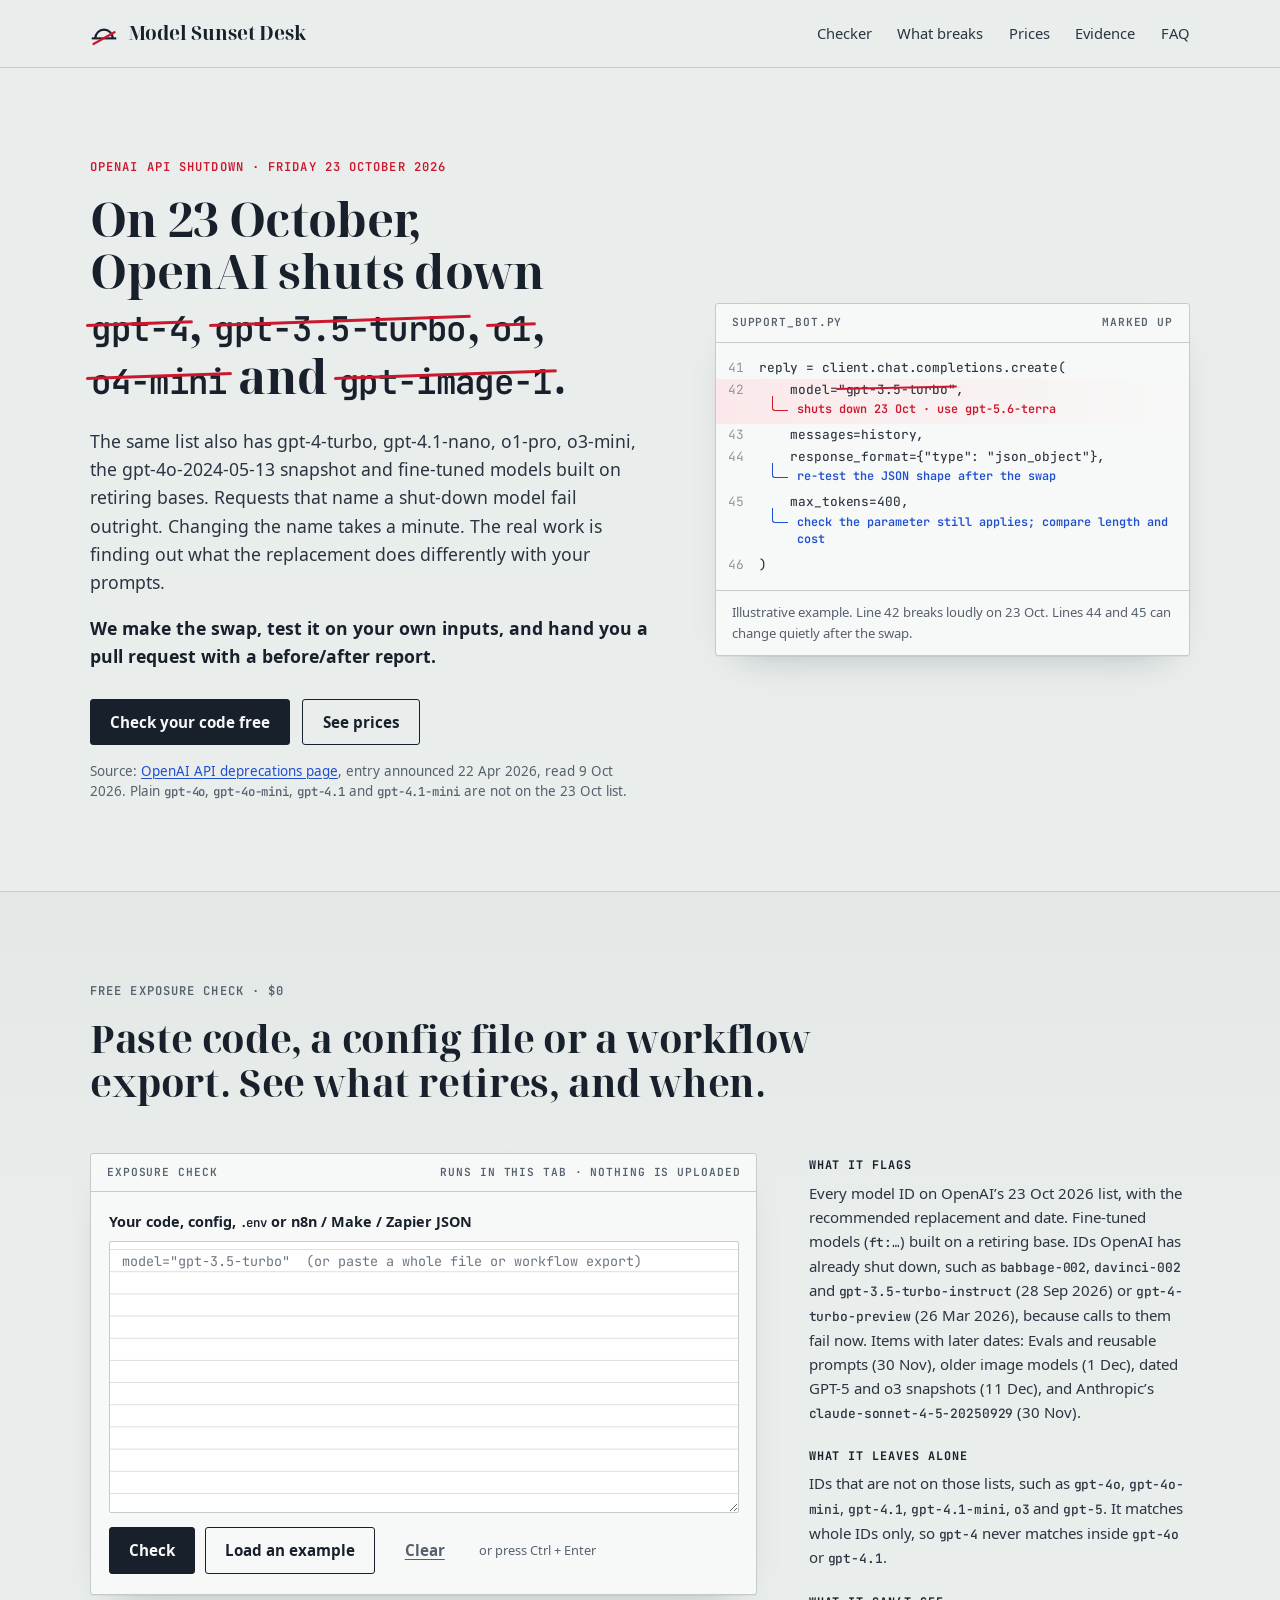
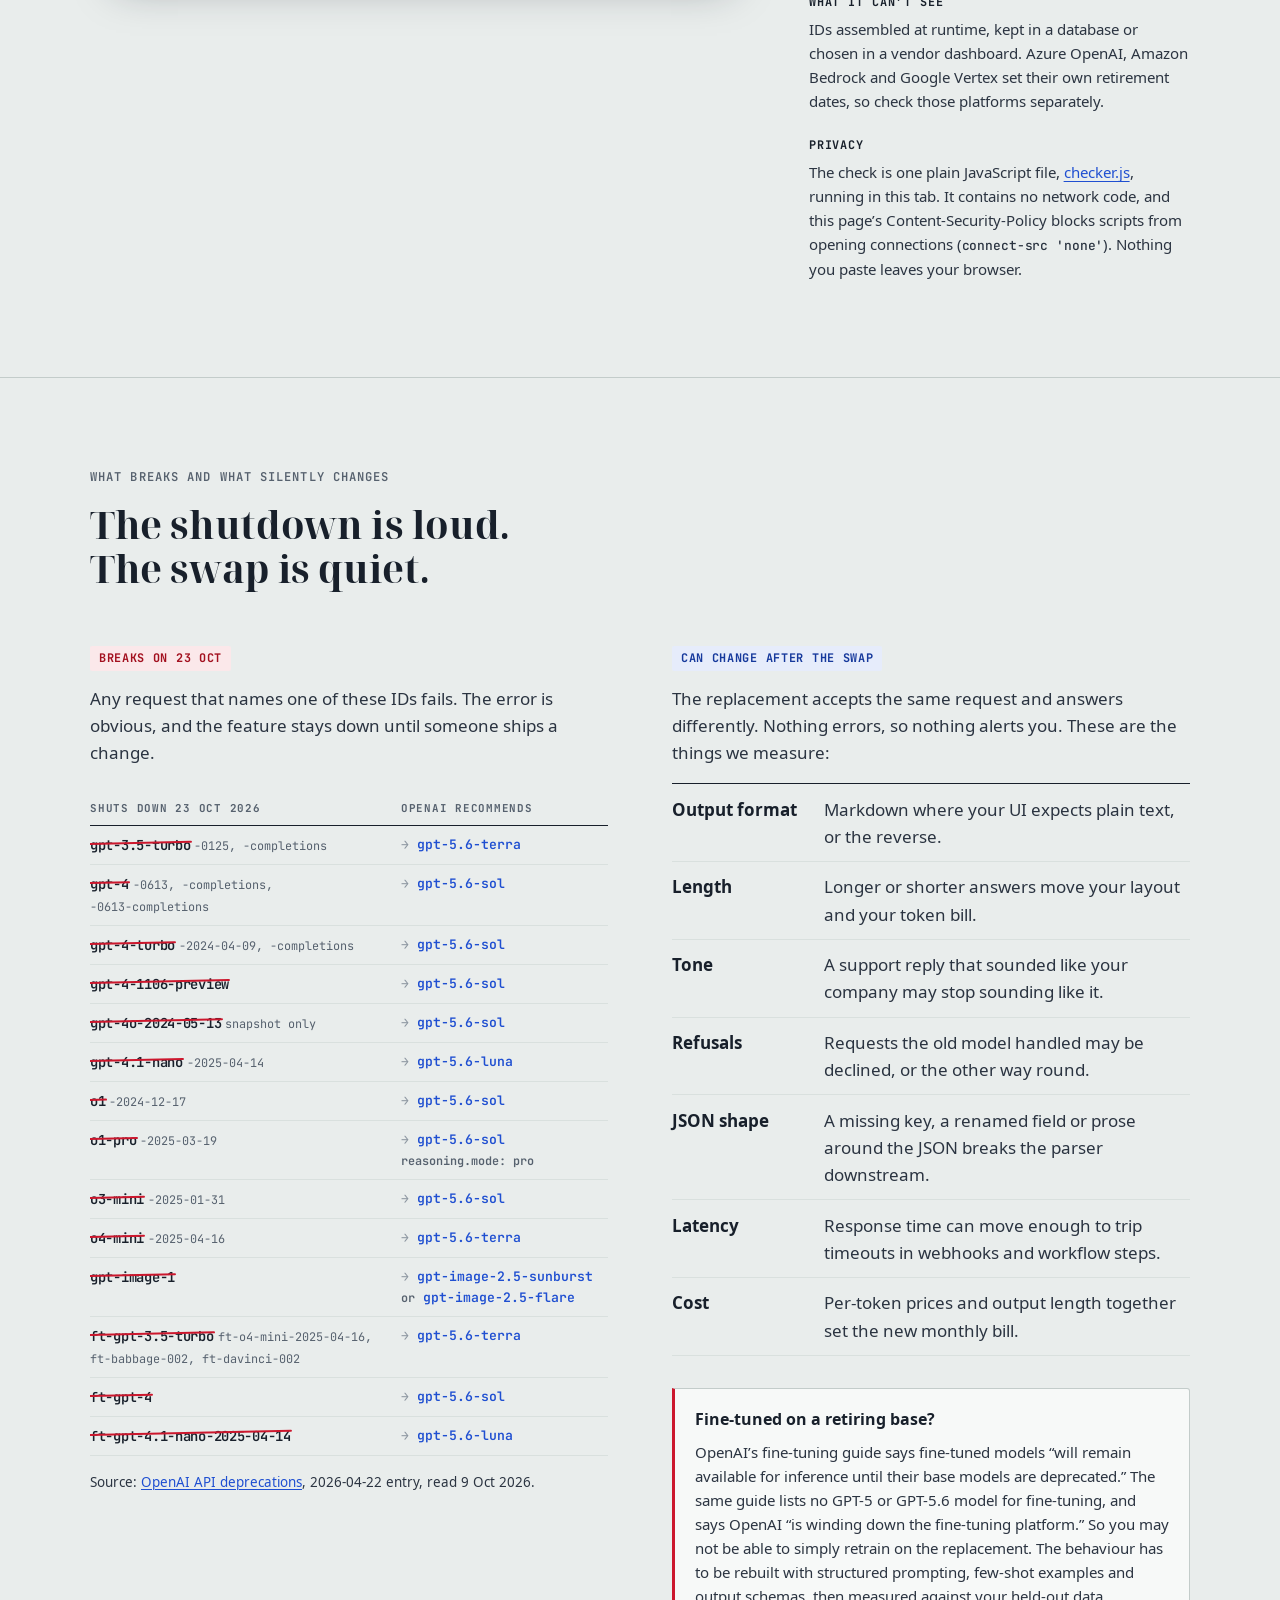
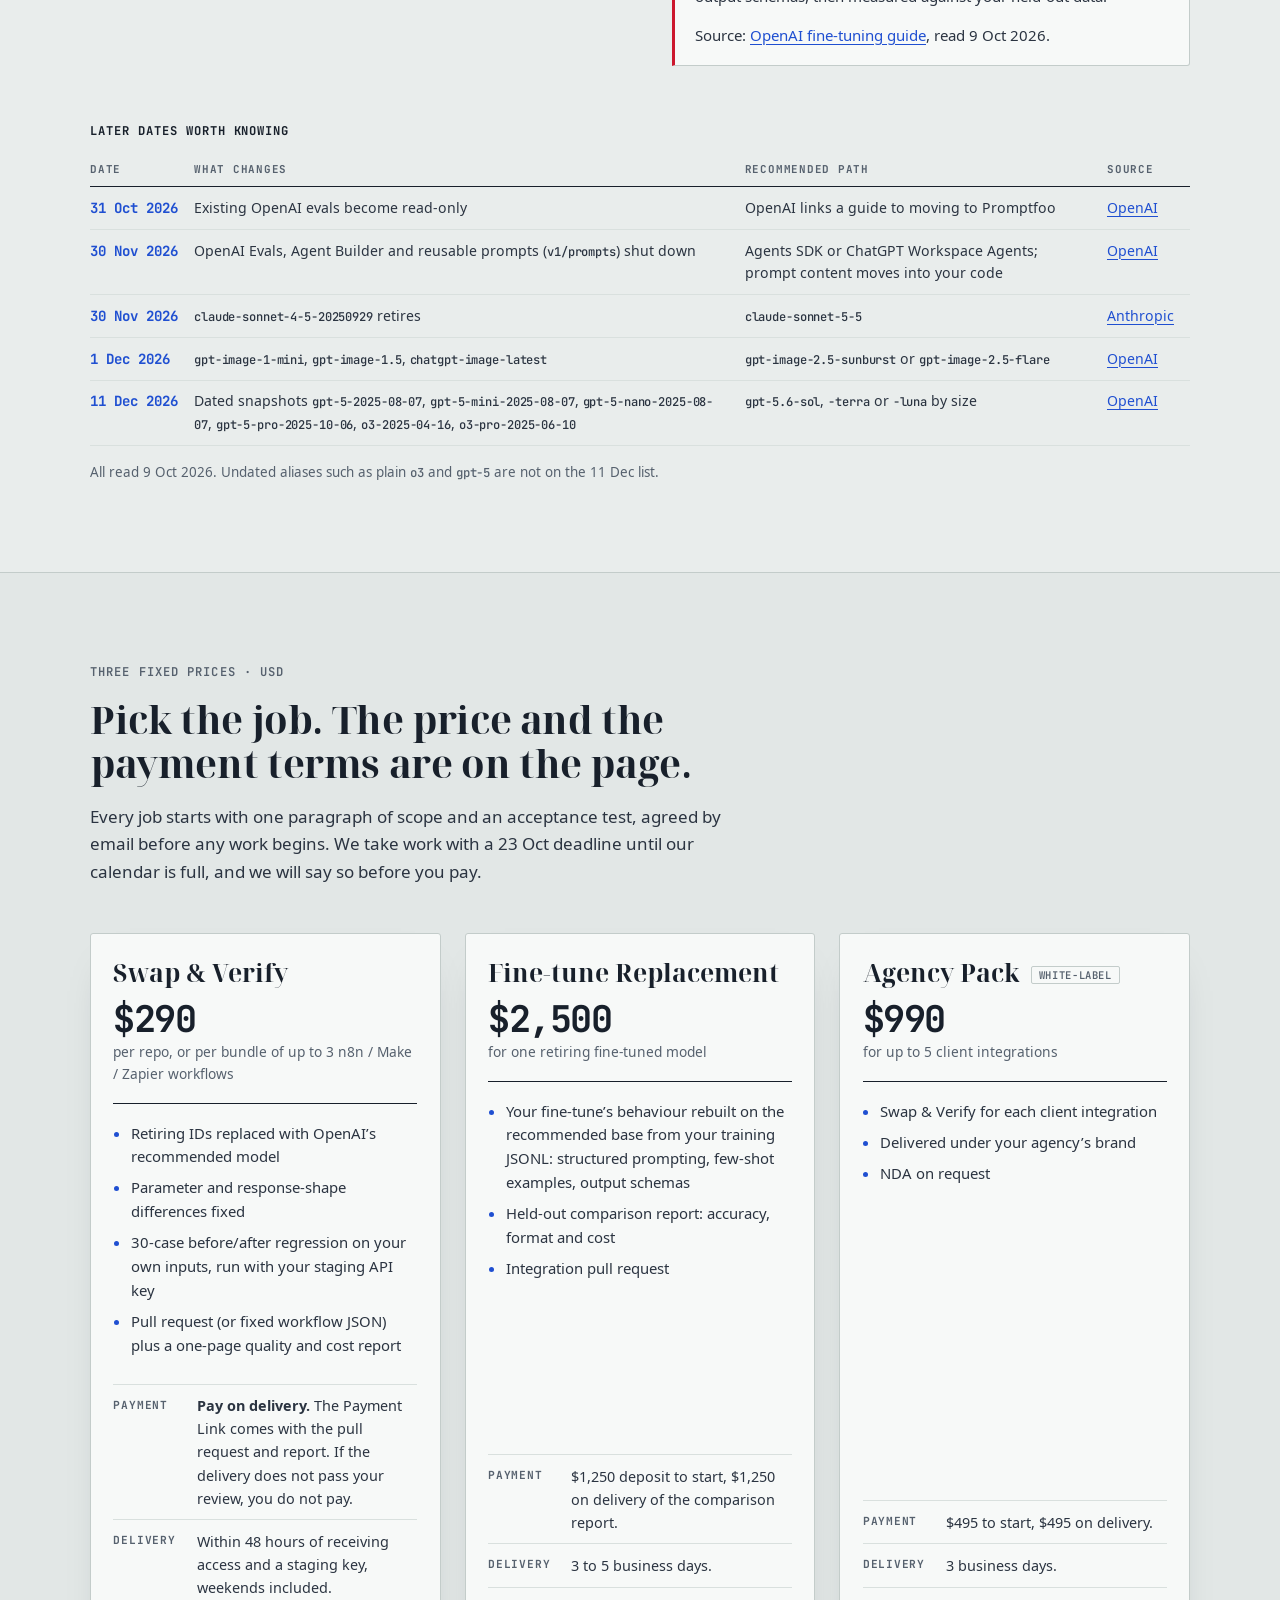
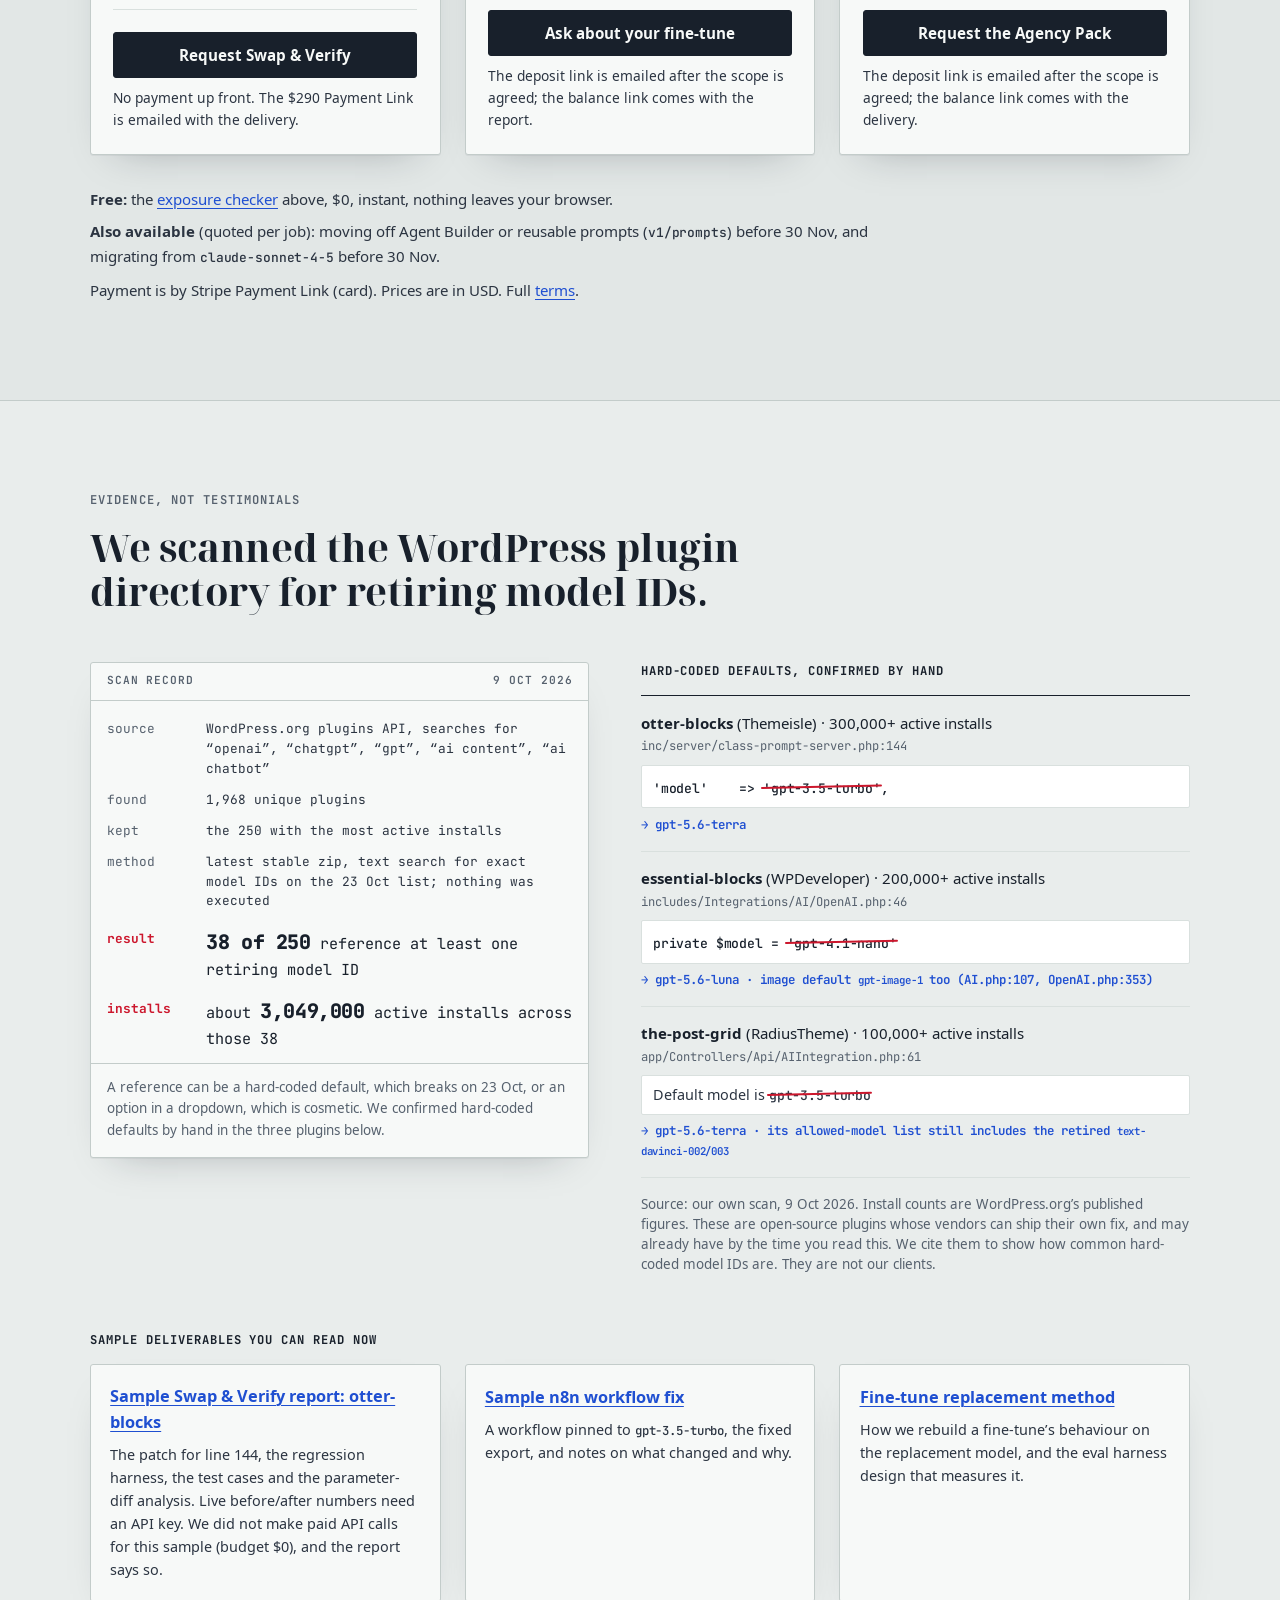
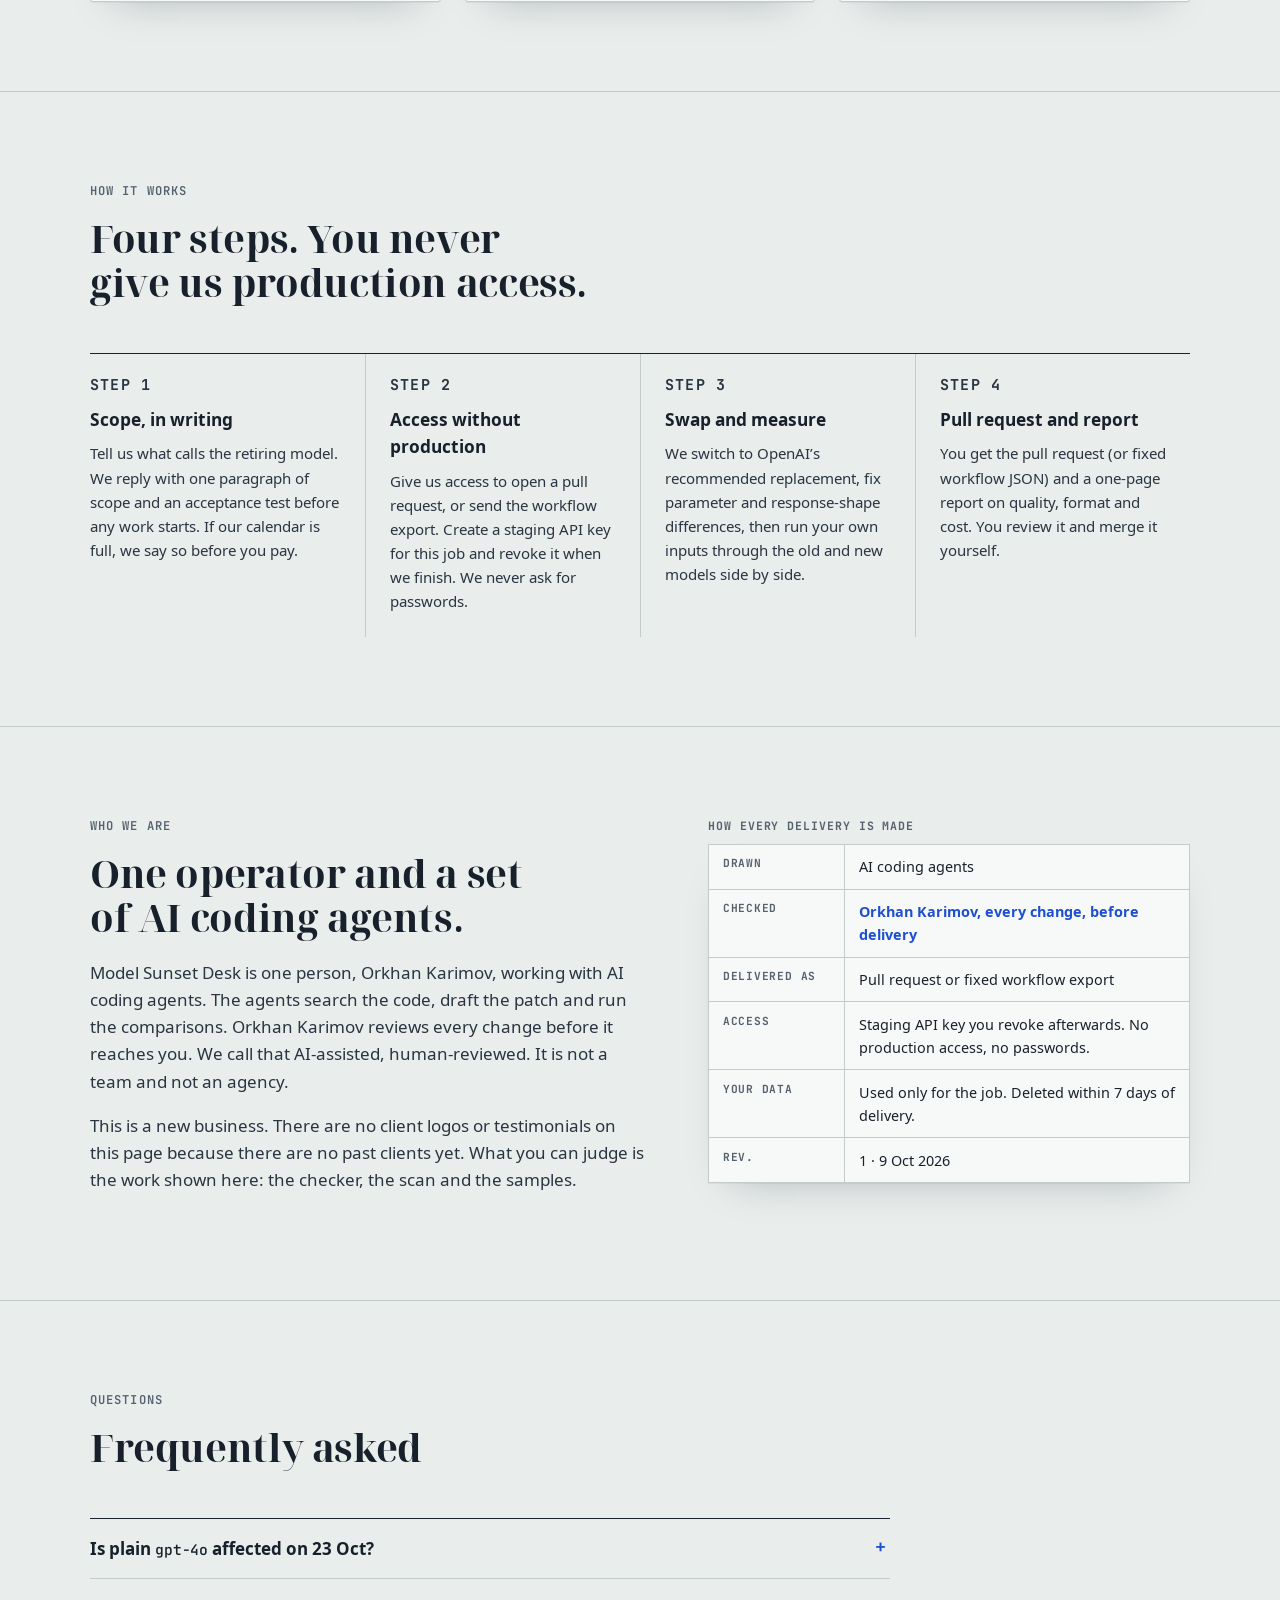
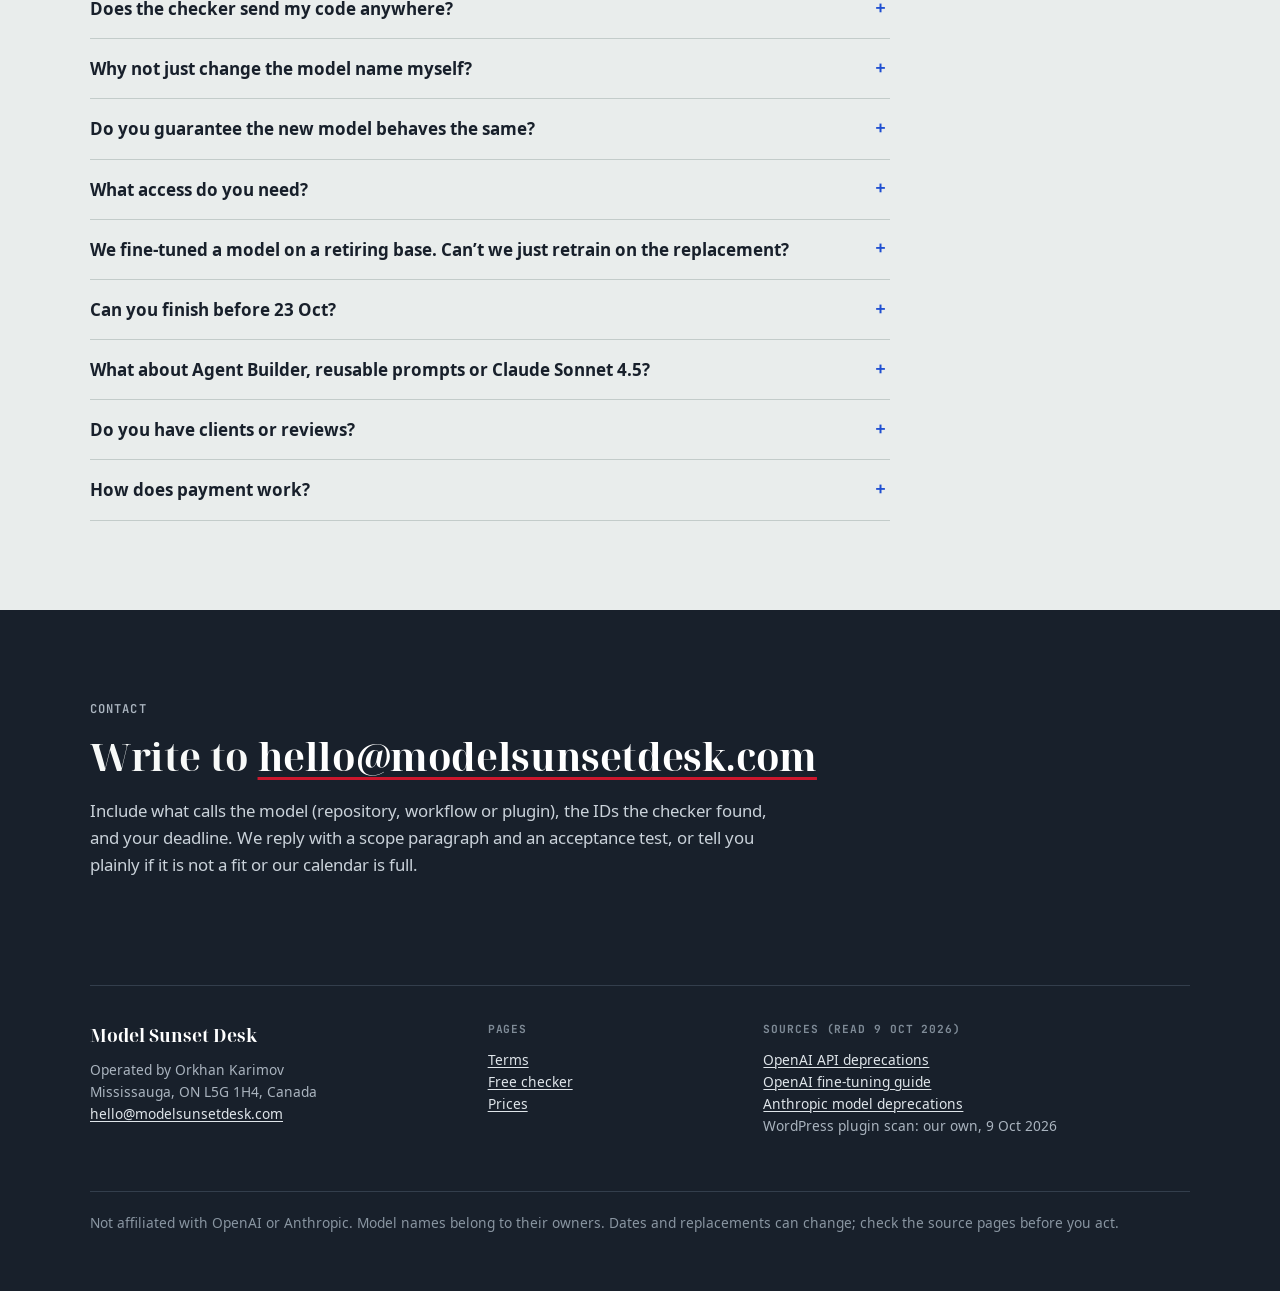
==== index.html @ b63fc16f "Model Sunset Desk landing page, free checker and proof samples Static site for GitHub Pages: OpenAI " ====
<!doctype html>
<html lang="en">
<head>
<!-- Produced 2026-10-09 (AI-assisted, human-reviewed). Source of truth: launch/OFFER_SPEC.md (version 1, 2026-10-09 12:35 EDT).
     Model IDs, dates and replacements read live on 2026-10-09 from https://developers.openai.com/api/docs/deprecations
     and https://platform.claude.com/docs/en/about-claude/model-deprecations. WordPress figures: research/wp-scan/FINDINGS.md (own scan, 2026-10-09).
     Placeholders in double curly braces must be replaced before publishing: see README.md.
     QA revision 2026-10-09 (AI agent, QA reviewer): public Payment Link buttons removed (launch-checklist.md step 5:
     links are emailed with the delivery or after the scope is agreed, never published); checker description updated for
     IDs OpenAI already shut down (2026-03-26, 2026-09-28), re-read live from the deprecations page ~13:32 EDT. -->
<meta charset="utf-8">
<meta name="viewport" content="width=device-width, initial-scale=1">
<meta http-equiv="Content-Security-Policy" content="default-src 'self'; script-src 'self'; style-src 'self'; font-src 'self'; img-src 'self' data:; connect-src 'none'; form-action 'none'; base-uri 'none'; object-src 'none'">
<meta name="referrer" content="strict-origin-when-cross-origin">
<title>Model Sunset Desk: move off the OpenAI models that shut down on 23 Oct 2026</title>
<meta name="description" content="OpenAI shuts down gpt-4, gpt-3.5-turbo, o1, o4-mini, gpt-image-1 and more on 23 October 2026. Free in-browser exposure check, then a fixed-price swap with a before/after report and a pull request.">
<link rel="canonical" href="https://orkhan103.github.io/model-sunset-desk/">
<link rel="icon" href="favicon.svg" type="image/svg+xml">
<link rel="preload" href="fonts/noto-serif-display-bold.woff2" as="font" type="font/woff2" crossorigin>
<link rel="preload" href="fonts/jetbrains-mono-var.woff2" as="font" type="font/woff2" crossorigin>
<link rel="stylesheet" href="styles.css">
<script src="checker.js" defer></script>
</head>
<body>
<a class="skip" href="#check">Skip to the free checker</a>

<header class="masthead">
  <div class="wrap masthead__row">
    <a class="wordmark" href="#top" aria-label="Model Sunset Desk, top of page">
      <svg class="wordmark__mark" viewBox="0 0 32 32" aria-hidden="true" focusable="false"><path d="M6 21a10 10 0 0 1 20 0" fill="none" stroke="#18202B" stroke-width="2.4"/><path d="M2 21h28" stroke="#18202B" stroke-width="2.4"/><path d="M4 27.5 28 14" stroke="#CC172D" stroke-width="2.6" stroke-linecap="round"/></svg>
      <span>Model Sunset Desk</span>
    </a>
    <nav class="masthead__nav" aria-label="Sections">
      <a href="#check">Checker</a>
      <a href="#breaks">What breaks</a>
      <a href="#offers">Prices</a>
      <a href="#proof">Evidence</a>
      <a href="#faq">FAQ</a>
    </nav>
  </div>
</header>

<main id="top">

<section class="hero" aria-labelledby="hero-title">
  <div class="wrap hero__grid">
    <div class="hero__copy">
      <p class="eyebrow eyebrow--red">OpenAI API shutdown &middot; Friday 23 October 2026</p>
      <h1 id="hero-title" class="hero__title">On 23 October, OpenAI shuts down <span class="id struck">gpt-4</span>, <span class="id struck">gpt-3.5-turbo</span>, <span class="id struck">o1</span>, <span class="id struck">o4-mini</span> and <span class="id struck">gpt-image-1</span>.</h1>
      <p class="lede">The same list also has gpt-4-turbo, gpt-4.1-nano, o1-pro, o3-mini, the gpt-4o-2024-05-13 snapshot and fine-tuned models built on retiring bases. Requests that name a shut-down model fail outright. Changing the name takes a minute. The real work is finding out what the replacement does differently with your prompts.</p>
      <p class="lede lede--strong">We make the swap, test it on your own inputs, and hand you a pull request with a before/after report.</p>
      <div class="cta-row">
        <a class="btn btn--ink" href="#check">Check your code free</a>
        <a class="btn btn--line" href="#offers">See prices</a>
      </div>
      <p class="source">Source: <a href="https://developers.openai.com/api/docs/deprecations">OpenAI API deprecations page</a>, entry announced 22 Apr 2026, read 9 Oct 2026. Plain <code>gpt-4o</code>, <code>gpt-4o-mini</code>, <code>gpt-4.1</code> and <code>gpt-4.1-mini</code> are not on the 23 Oct list.</p>
    </div>

    <figure class="sheet hero__sheet">
      <div class="sheet__head" aria-hidden="true"><span>support_bot.py</span><span>marked up</span></div>
      <div class="code" role="img" aria-label="Illustrative Python call: the model name gpt-3.5-turbo is struck through and annotated with its replacement gpt-5.6-terra; the response format and max tokens lines are annotated as things to re-test after the swap.">
        <div class="ln"><span class="n">41</span><code>reply = client.chat.completions.create(</code></div>
        <div class="ln ln--hit"><span class="n">42</span><code>    model=<span class="struck">"gpt-3.5-turbo"</span>,</code><span class="note note--red">shuts down 23 Oct &middot; use gpt-5.6-terra</span></div>
        <div class="ln"><span class="n">43</span><code>    messages=history,</code></div>
        <div class="ln ln--warn"><span class="n">44</span><code>    response_format={"type": "json_object"},</code><span class="note note--blue">re-test the JSON shape after the swap</span></div>
        <div class="ln ln--warn"><span class="n">45</span><code>    max_tokens=400,</code><span class="note note--blue">check the parameter still applies; compare length and cost</span></div>
        <div class="ln"><span class="n">46</span><code>)</code></div>
      </div>
      <figcaption class="sheet__foot">Illustrative example. Line 42 breaks loudly on 23 Oct. Lines 44 and 45 can change quietly after the swap.</figcaption>
    </figure>
  </div>
</section>

<section id="check" class="section section--check" aria-labelledby="check-title">
  <div class="wrap">
    <header class="section__head">
      <p class="eyebrow">Free exposure check &middot; $0</p>
      <h2 id="check-title">Paste code, a config file or a workflow export. See what retires, and when.</h2>
    </header>

    <div class="checker">
      <div class="sheet checker__sheet">
        <div class="sheet__head"><span>exposure check</span><span>runs in this tab &middot; nothing is uploaded</span></div>
        <div class="checker__body">
          <label class="checker__label" for="checker-input">Your code, config, <code>.env</code> or n8n / Make / Zapier JSON</label>
          <textarea id="checker-input" class="checker__input" spellcheck="false" autocomplete="off" autocapitalize="off" placeholder='model="gpt-3.5-turbo"  (or paste a whole file or workflow export)'></textarea>
          <div class="checker__actions">
            <button id="checker-run" class="btn btn--ink" type="button">Check</button>
            <button id="checker-example" class="btn btn--line" type="button">Load an example</button>
            <button id="checker-clear" class="btn btn--quiet" type="button">Clear</button>
            <span class="kbd-hint">or press Ctrl + Enter</span>
          </div>
          <div id="checker-results" class="results" aria-live="polite"></div>
          <noscript><p class="results__msg">The checker needs JavaScript. It runs only in your browser.</p></noscript>
        </div>
      </div>

      <aside class="checker__aside" aria-label="How the checker works">
        <h3>What it flags</h3>
        <p>Every model ID on OpenAI&rsquo;s 23 Oct 2026 list, with the recommended replacement and date. Fine-tuned models (<code>ft:&hellip;</code>) built on a retiring base. IDs OpenAI has already shut down, such as <code>babbage-002</code>, <code>davinci-002</code> and <code>gpt-3.5-turbo-instruct</code> (28 Sep 2026) or <code>gpt-4-turbo-preview</code> (26 Mar 2026), because calls to them fail now. Items with later dates: Evals and reusable prompts (30 Nov), older image models (1 Dec), dated GPT-5 and o3 snapshots (11 Dec), and Anthropic&rsquo;s <code>claude-sonnet-4-5-20250929</code> (30 Nov).</p>
        <h3>What it leaves alone</h3>
        <p>IDs that are not on those lists, such as <code>gpt-4o</code>, <code>gpt-4o-mini</code>, <code>gpt-4.1</code>, <code>gpt-4.1-mini</code>, <code>o3</code> and <code>gpt-5</code>. It matches whole IDs only, so <code>gpt-4</code> never matches inside <code>gpt-4o</code> or <code>gpt-4.1</code>.</p>
        <h3>What it can&rsquo;t see</h3>
        <p>IDs assembled at runtime, kept in a database or chosen in a vendor dashboard. Azure OpenAI, Amazon Bedrock and Google Vertex set their own retirement dates, so check those platforms separately.</p>
        <h3>Privacy</h3>
        <p>The check is one plain JavaScript file, <a href="checker.js">checker.js</a>, running in this tab. It contains no network code, and this page&rsquo;s Content-Security-Policy blocks scripts from opening connections (<code>connect-src 'none'</code>). Nothing you paste leaves your browser.</p>
      </aside>
    </div>
  </div>
</section>

<section id="breaks" class="section" aria-labelledby="breaks-title">
  <div class="wrap">
    <header class="section__head">
      <p class="eyebrow">What breaks and what silently changes</p>
      <h2 id="breaks-title">The shutdown is loud. The swap is quiet.</h2>
    </header>

    <div class="split">
      <div class="split__col">
        <h3 class="split__title"><span class="tag tag--red">Breaks on 23 Oct</span></h3>
        <p>Any request that names one of these IDs fails. The error is obvious, and the feature stays down until someone ships a change.</p>
        <div class="tablewrap">
          <table class="ids">
            <caption class="visually-hidden">Model IDs that OpenAI shuts down on 23 October 2026 and the replacement OpenAI recommends</caption>
            <thead><tr><th scope="col">Shuts down 23 Oct 2026</th><th scope="col">OpenAI recommends</th></tr></thead>
            <tbody>
              <tr><td><span class="id struck">gpt-3.5-turbo</span> <span class="alias"><span>-0125,</span> <span>-completions</span></span></td><td class="repl">gpt-5.6-terra</td></tr>
              <tr><td><span class="id struck">gpt-4</span> <span class="alias"><span>-0613,</span> <span>-completions,</span> <span>-0613-completions</span></span></td><td class="repl">gpt-5.6-sol</td></tr>
              <tr><td><span class="id struck">gpt-4-turbo</span> <span class="alias"><span>-2024-04-09,</span> <span>-completions</span></span></td><td class="repl">gpt-5.6-sol</td></tr>
              <tr><td><span class="id struck">gpt-4-1106-preview</span></td><td class="repl">gpt-5.6-sol</td></tr>
              <tr><td><span class="id struck">gpt-4o-2024-05-13</span> <span class="alias">snapshot only</span></td><td class="repl">gpt-5.6-sol</td></tr>
              <tr><td><span class="id struck">gpt-4.1-nano</span> <span class="alias"><span>-2025-04-14</span></span></td><td class="repl">gpt-5.6-luna</td></tr>
              <tr><td><span class="id struck">o1</span> <span class="alias"><span>-2024-12-17</span></span></td><td class="repl">gpt-5.6-sol</td></tr>
              <tr><td><span class="id struck">o1-pro</span> <span class="alias"><span>-2025-03-19</span></span></td><td class="repl">gpt-5.6-sol <span class="alias">reasoning.mode: pro</span></td></tr>
              <tr><td><span class="id struck">o3-mini</span> <span class="alias"><span>-2025-01-31</span></span></td><td class="repl">gpt-5.6-sol</td></tr>
              <tr><td><span class="id struck">o4-mini</span> <span class="alias"><span>-2025-04-16</span></span></td><td class="repl">gpt-5.6-terra</td></tr>
              <tr><td><span class="id struck">gpt-image-1</span></td><td class="repl">gpt-image-2.5-sunburst <span class="alias">or</span> gpt-image-2.5-flare</td></tr>
              <tr><td><span class="id struck">ft-gpt-3.5-turbo</span> <span class="alias"><span>ft-o4-mini-2025-04-16,</span> <span>ft-babbage-002,</span> <span>ft-davinci-002</span></span></td><td class="repl">gpt-5.6-terra</td></tr>
              <tr><td><span class="id struck">ft-gpt-4</span></td><td class="repl">gpt-5.6-sol</td></tr>
              <tr><td><span class="id struck">ft-gpt-4.1-nano-2025-04-14</span></td><td class="repl">gpt-5.6-luna</td></tr>
            </tbody>
          </table>
        </div>
        <p class="source">Source: <a href="https://developers.openai.com/api/docs/deprecations">OpenAI API deprecations</a>, 2026-04-22 entry, read 9 Oct 2026.</p>
      </div>

      <div class="split__col">
        <h3 class="split__title"><span class="tag tag--blue">Can change after the swap</span></h3>
        <p>The replacement accepts the same request and answers differently. Nothing errors, so nothing alerts you. These are the things we measure:</p>
        <dl class="drift">
          <dt>Output format</dt><dd>Markdown where your UI expects plain text, or the reverse.</dd>
          <dt>Length</dt><dd>Longer or shorter answers move your layout and your token bill.</dd>
          <dt>Tone</dt><dd>A support reply that sounded like your company may stop sounding like it.</dd>
          <dt>Refusals</dt><dd>Requests the old model handled may be declined, or the other way round.</dd>
          <dt>JSON shape</dt><dd>A missing key, a renamed field or prose around the JSON breaks the parser downstream.</dd>
          <dt>Latency</dt><dd>Response time can move enough to trip timeouts in webhooks and workflow steps.</dd>
          <dt>Cost</dt><dd>Per-token prices and output length together set the new monthly bill.</dd>
        </dl>

        <div class="callout">
          <h4>Fine-tuned on a retiring base?</h4>
          <p>OpenAI&rsquo;s fine-tuning guide says fine-tuned models &ldquo;will remain available for inference until their base models are deprecated.&rdquo; The same guide lists no GPT-5 or GPT-5.6 model for fine-tuning, and says OpenAI &ldquo;is winding down the fine-tuning platform.&rdquo; So you may not be able to simply retrain on the replacement. The behaviour has to be rebuilt with structured prompting, few-shot examples and output schemas, then measured against your held-out data.</p>
          <p class="source">Source: <a href="https://developers.openai.com/api/docs/guides/fine-tuning">OpenAI fine-tuning guide</a>, read 9 Oct 2026.</p>
        </div>
      </div>
    </div>

    <div class="later">
      <h3 class="later__title">Later dates worth knowing</h3>
      <div class="tablewrap">
        <table class="later__table">
          <caption class="visually-hidden">Retirements after 23 October 2026</caption>
          <thead><tr><th scope="col">Date</th><th scope="col">What changes</th><th scope="col">Recommended path</th><th scope="col">Source</th></tr></thead>
          <tbody>
            <tr><td class="date">31 Oct 2026</td><td>Existing OpenAI evals become read-only</td><td>OpenAI links a guide to moving to Promptfoo</td><td><a href="https://developers.openai.com/api/docs/deprecations">OpenAI</a></td></tr>
            <tr><td class="date">30 Nov 2026</td><td>OpenAI Evals, Agent Builder and reusable prompts (<code>v1/prompts</code>) shut down</td><td>Agents SDK or ChatGPT Workspace Agents; prompt content moves into your code</td><td><a href="https://developers.openai.com/api/docs/deprecations">OpenAI</a></td></tr>
            <tr><td class="date">30 Nov 2026</td><td><code>claude-sonnet-4-5-20250929</code> retires</td><td><code>claude-sonnet-5-5</code></td><td><a href="https://platform.claude.com/docs/en/about-claude/model-deprecations">Anthropic</a></td></tr>
            <tr><td class="date">1 Dec 2026</td><td><code>gpt-image-1-mini</code>, <code>gpt-image-1.5</code>, <code>chatgpt-image-latest</code></td><td><code>gpt-image-2.5-sunburst</code> or <code>gpt-image-2.5-flare</code></td><td><a href="https://developers.openai.com/api/docs/deprecations">OpenAI</a></td></tr>
            <tr><td class="date">11 Dec 2026</td><td>Dated snapshots <code>gpt-5-2025-08-07</code>, <code>gpt-5-mini-2025-08-07</code>, <code>gpt-5-nano-2025-08-07</code>, <code>gpt-5-pro-2025-10-06</code>, <code>o3-2025-04-16</code>, <code>o3-pro-2025-06-10</code></td><td><code>gpt-5.6-sol</code>, <code>-terra</code> or <code>-luna</code> by size</td><td><a href="https://developers.openai.com/api/docs/deprecations">OpenAI</a></td></tr>
          </tbody>
        </table>
      </div>
      <p class="source">All read 9 Oct 2026. Undated aliases such as plain <code>o3</code> and <code>gpt-5</code> are not on the 11 Dec list.</p>
    </div>
  </div>
</section>

<section id="offers" class="section section--offers" aria-labelledby="offers-title">
  <div class="wrap">
    <header class="section__head">
      <p class="eyebrow">Three fixed prices &middot; USD</p>
      <h2 id="offers-title">Pick the job. The price and the payment terms are on the page.</h2>
      <p class="section__intro">Every job starts with one paragraph of scope and an acceptance test, agreed by email before any work begins. We take work with a 23 Oct deadline until our calendar is full, and we will say so before you pay.</p>
    </header>

    <div class="orders">
      <article class="sheet order" aria-labelledby="o1-title">
        <div class="order__top">
          <h3 id="o1-title" class="order__name">Swap &amp; Verify</h3>
          <p class="order__price"><span class="order__amount">$290</span><span class="order__unit">per repo, or per bundle of up to 3 n8n / Make / Zapier workflows</span></p>
        </div>
        <ul class="order__list">
          <li>Retiring IDs replaced with OpenAI&rsquo;s recommended model</li>
          <li>Parameter and response-shape differences fixed</li>
          <li>30-case before/after regression on your own inputs, run with your staging API key</li>
          <li>Pull request (or fixed workflow JSON) plus a one-page quality and cost report</li>
        </ul>
        <dl class="order__terms">
          <dt>Payment</dt><dd><strong>Pay on delivery.</strong> The Payment Link comes with the pull request and report. If the delivery does not pass your review, you do not pay.</dd>
          <dt>Delivery</dt><dd>Within 48 hours of receiving access and a staging key, weekends included.</dd>
        </dl>
        <div class="order__actions">
          <a class="btn btn--ink" href="mailto:hello@modelsunsetdesk.com?subject=Swap%20%26%20Verify%20request">Request Swap &amp; Verify</a>
          <p class="paylink">No payment up front. The $290 Payment Link is emailed with the delivery.</p>
        </div>
      </article>

      <article class="sheet order" aria-labelledby="o2-title">
        <div class="order__top">
          <h3 id="o2-title" class="order__name">Fine-tune Replacement</h3>
          <p class="order__price"><span class="order__amount">$2,500</span><span class="order__unit">for one retiring fine-tuned model</span></p>
        </div>
        <ul class="order__list">
          <li>Your fine-tune&rsquo;s behaviour rebuilt on the recommended base from your training JSONL: structured prompting, few-shot examples, output schemas</li>
          <li>Held-out comparison report: accuracy, format and cost</li>
          <li>Integration pull request</li>
        </ul>
        <dl class="order__terms">
          <dt>Payment</dt><dd>$1,250 deposit to start, $1,250 on delivery of the comparison report.</dd>
          <dt>Delivery</dt><dd>3 to 5 business days.</dd>
        </dl>
        <div class="order__actions">
          <a class="btn btn--ink" href="mailto:hello@modelsunsetdesk.com?subject=Fine-tune%20Replacement%20request">Ask about your fine-tune</a>
          <p class="paylink">The deposit link is emailed after the scope is agreed; the balance link comes with the report.</p>
        </div>
      </article>

      <article class="sheet order" aria-labelledby="o3-title">
        <div class="order__top">
          <h3 id="o3-title" class="order__name">Agency Pack <span class="order__tag">white-label</span></h3>
          <p class="order__price"><span class="order__amount">$990</span><span class="order__unit">for up to 5 client integrations</span></p>
        </div>
        <ul class="order__list">
          <li>Swap &amp; Verify for each client integration</li>
          <li>Delivered under your agency&rsquo;s brand</li>
          <li>NDA on request</li>
        </ul>
        <dl class="order__terms">
          <dt>Payment</dt><dd>$495 to start, $495 on delivery.</dd>
          <dt>Delivery</dt><dd>3 business days.</dd>
        </dl>
        <div class="order__actions">
          <a class="btn btn--ink" href="mailto:hello@modelsunsetdesk.com?subject=Agency%20Pack%20request">Request the Agency Pack</a>
          <p class="paylink">The deposit link is emailed after the scope is agreed; the balance link comes with the delivery.</p>
        </div>
      </article>
    </div>

    <div class="offers__foot">
      <p><strong>Free:</strong> the <a href="#check">exposure checker</a> above, $0, instant, nothing leaves your browser.</p>
      <p><strong>Also available</strong> (quoted per job): moving off Agent Builder or reusable prompts (<code>v1/prompts</code>) before 30 Nov, and migrating from <code>claude-sonnet-4-5</code> before 30 Nov.</p>
      <p>Payment is by Stripe Payment Link (card). Prices are in USD. Full <a href="terms.html">terms</a>.</p>
    </div>
  </div>
</section>

<section id="proof" class="section" aria-labelledby="proof-title">
  <div class="wrap">
    <header class="section__head">
      <p class="eyebrow">Evidence, not testimonials</p>
      <h2 id="proof-title">We scanned the WordPress plugin directory for retiring model IDs.</h2>
    </header>

    <div class="proof">
      <div class="sheet scanlog">
        <div class="sheet__head"><span>scan record</span><span>9 Oct 2026</span></div>
        <dl class="scanlog__rows">
          <dt>source</dt><dd>WordPress.org plugins API, searches for &ldquo;openai&rdquo;, &ldquo;chatgpt&rdquo;, &ldquo;gpt&rdquo;, &ldquo;ai content&rdquo;, &ldquo;ai chatbot&rdquo;</dd>
          <dt>found</dt><dd>1,968 unique plugins</dd>
          <dt>kept</dt><dd>the 250 with the most active installs</dd>
          <dt>method</dt><dd>latest stable zip, text search for exact model IDs on the 23 Oct list; nothing was executed</dd>
          <dt class="scanlog__key">result</dt><dd class="scanlog__result"><strong>38 of 250</strong> reference at least one retiring model ID</dd>
          <dt class="scanlog__key">installs</dt><dd class="scanlog__result">about <strong>3,049,000</strong> active installs across those 38</dd>
        </dl>
        <p class="scanlog__fine">A reference can be a hard-coded default, which breaks on 23 Oct, or an option in a dropdown, which is cosmetic. We confirmed hard-coded defaults by hand in the three plugins below.</p>
      </div>

      <div class="proof__examples">
        <h3 class="proof__subtitle">Hard-coded defaults, confirmed by hand</h3>
        <ol class="evidence">
          <li class="evidence__item">
            <p class="evidence__meta"><strong>otter-blocks</strong> (Themeisle) &middot; 300,000+ active installs</p>
            <p class="evidence__path">inc/server/class-prompt-server.php:144</p>
            <p class="evidence__code"><code>'model'    =&gt; <span class="struck">'gpt-3.5-turbo'</span>,</code></p>
            <p class="evidence__note">&rarr; gpt-5.6-terra</p>
          </li>
          <li class="evidence__item">
            <p class="evidence__meta"><strong>essential-blocks</strong> (WPDeveloper) &middot; 200,000+ active installs</p>
            <p class="evidence__path">includes/Integrations/AI/OpenAI.php:46</p>
            <p class="evidence__code"><code>private $model = <span class="struck">'gpt-4.1-nano'</span></code></p>
            <p class="evidence__note">&rarr; gpt-5.6-luna &middot; image default <code>gpt-image-1</code> too (AI.php:107, OpenAI.php:353)</p>
          </li>
          <li class="evidence__item">
            <p class="evidence__meta"><strong>the-post-grid</strong> (RadiusTheme) &middot; 100,000+ active installs</p>
            <p class="evidence__path">app/Controllers/Api/AIIntegration.php:61</p>
            <p class="evidence__code evidence__code--prose">Default model is <code><span class="struck">gpt-3.5-turbo</span></code></p>
            <p class="evidence__note">&rarr; gpt-5.6-terra &middot; its allowed-model list still includes the retired <code>text-davinci-002/003</code></p>
          </li>
        </ol>
        <p class="source">Source: our own scan, 9 Oct 2026. Install counts are WordPress.org&rsquo;s published figures. These are open-source plugins whose vendors can ship their own fix, and may already have by the time you read this. We cite them to show how common hard-coded model IDs are. They are not our clients.</p>
      </div>
    </div>

    <div class="samples">
      <h3 class="proof__subtitle">Sample deliverables you can read now</h3>
      <ul class="samples__list">
        <li class="sheet sample">
          <a class="sample__link" href="samples/otter-blocks/report.html">Sample Swap &amp; Verify report: otter-blocks</a>
          <p>The patch for line 144, the regression harness, the test cases and the parameter-diff analysis. Live before/after numbers need an API key. We did not make paid API calls for this sample (budget $0), and the report says so.</p>
        </li>
        <li class="sheet sample">
          <a class="sample__link" href="samples/n8n/README.md">Sample n8n workflow fix</a>
          <p>A workflow pinned to <code>gpt-3.5-turbo</code>, the fixed export, and notes on what changed and why.</p>
        </li>
        <li class="sheet sample">
          <a class="sample__link" href="samples/fine-tune/method.md">Fine-tune replacement method</a>
          <p>How we rebuild a fine-tune&rsquo;s behaviour on the replacement model, and the eval harness design that measures it.</p>
        </li>
      </ul>
    </div>
  </div>
</section>

<section id="how" class="section" aria-labelledby="how-title">
  <div class="wrap">
    <header class="section__head">
      <p class="eyebrow">How it works</p>
      <h2 id="how-title">Four steps. You never give us production access.</h2>
    </header>
    <ol class="steps">
      <li class="step">
        <p class="step__n">Step 1</p>
        <h3>Scope, in writing</h3>
        <p>Tell us what calls the retiring model. We reply with one paragraph of scope and an acceptance test before any work starts. If our calendar is full, we say so before you pay.</p>
      </li>
      <li class="step">
        <p class="step__n">Step 2</p>
        <h3>Access without production</h3>
        <p>Give us access to open a pull request, or send the workflow export. Create a staging API key for this job and revoke it when we finish. We never ask for passwords.</p>
      </li>
      <li class="step">
        <p class="step__n">Step 3</p>
        <h3>Swap and measure</h3>
        <p>We switch to OpenAI&rsquo;s recommended replacement, fix parameter and response-shape differences, then run your own inputs through the old and new models side by side.</p>
      </li>
      <li class="step">
        <p class="step__n">Step 4</p>
        <h3>Pull request and report</h3>
        <p>You get the pull request (or fixed workflow JSON) and a one-page report on quality, format and cost. You review it and merge it yourself.</p>
      </li>
    </ol>
  </div>
</section>

<section id="who" class="section" aria-labelledby="who-title">
  <div class="wrap who">
    <div class="who__text">
      <p class="eyebrow">Who we are</p>
      <h2 id="who-title">One operator and a set of AI coding agents.</h2>
      <p>Model Sunset Desk is one person, Orkhan Karimov, working with AI coding agents. The agents search the code, draft the patch and run the comparisons. Orkhan Karimov reviews every change before it reaches you. We call that AI-assisted, human-reviewed. It is not a team and not an agency.</p>
      <p>This is a new business. There are no client logos or testimonials on this page because there are no past clients yet. What you can judge is the work shown here: the checker, the scan and the samples.</p>
    </div>
    <table class="titleblock">
      <caption>How every delivery is made</caption>
      <tbody>
        <tr><th scope="row">Drawn</th><td>AI coding agents</td></tr>
        <tr><th scope="row">Checked</th><td>Orkhan Karimov, every change, before delivery</td></tr>
        <tr><th scope="row">Delivered as</th><td>Pull request or fixed workflow export</td></tr>
        <tr><th scope="row">Access</th><td>Staging API key you revoke afterwards. No production access, no passwords.</td></tr>
        <tr><th scope="row">Your data</th><td>Used only for the job. Deleted within 7 days of delivery.</td></tr>
        <tr><th scope="row">Rev.</th><td>1 &middot; 9 Oct 2026</td></tr>
      </tbody>
    </table>
  </div>
</section>

<section id="faq" class="section" aria-labelledby="faq-title">
  <div class="wrap faq">
    <header class="section__head">
      <p class="eyebrow">Questions</p>
      <h2 id="faq-title">Frequently asked</h2>
    </header>
    <div class="faq__list">
      <details>
        <summary>Is plain <code>gpt-4o</code> affected on 23 Oct?</summary>
        <p>No. Only the dated snapshot <code>gpt-4o-2024-05-13</code> is on the 23 Oct list. Plain <code>gpt-4o</code>, <code>gpt-4o-mini</code>, <code>gpt-4.1</code> and <code>gpt-4.1-mini</code> are not on it. <code>gpt-4.1-nano</code> is. Source: <a href="https://developers.openai.com/api/docs/deprecations">OpenAI deprecations page</a>, read 9 Oct 2026.</p>
      </details>
      <details>
        <summary>Does the checker send my code anywhere?</summary>
        <p>No. It is plain JavaScript in <a href="checker.js">checker.js</a>, running in your tab. It contains no network code, and the page&rsquo;s Content-Security-Policy (<code>connect-src 'none'</code>) blocks scripts from making connections. You can disconnect from the internet after the page loads and it still works.</p>
      </details>
      <details>
        <summary>Why not just change the model name myself?</summary>
        <p>You can, and for some projects that is enough. The list and the checker on this page are free. What a rename does not tell you is whether the new model still returns the format, length, tone and JSON your code expects. If you have time to run your own before/after comparison, do. If you don&rsquo;t, that comparison is what we sell.</p>
      </details>
      <details>
        <summary>Do you guarantee the new model behaves the same?</summary>
        <p>No. Nobody can promise identical output from a different model. We promise a measured comparison on your own inputs and a pull request. We do not guarantee output parity, quality, uptime, revenue or compliance.</p>
      </details>
      <details>
        <summary>What access do you need?</summary>
        <p>Enough to open a pull request in your repository (or a workflow export you import yourself), plus a staging API key that you create for the job and revoke afterwards. We do not take production access or passwords.</p>
      </details>
      <details>
        <summary>We fine-tuned a model on a retiring base. Can&rsquo;t we just retrain on the replacement?</summary>
        <p>Maybe not. OpenAI&rsquo;s fine-tuning guide lists no GPT-5 or GPT-5.6 model for fine-tuning and says the fine-tuning platform is being wound down (read 9 Oct 2026). The Fine-tune Replacement offer rebuilds the behaviour with structured prompting, few-shot examples and output schemas, then compares it on held-out data from your own training set.</p>
      </details>
      <details>
        <summary>Can you finish before 23 Oct?</summary>
        <p>Swap &amp; Verify is delivered within 48 hours of receiving access and a staging key, weekends included. The Agency Pack takes 3 business days and Fine-tune Replacement 3 to 5. We take work with a 23 Oct deadline until our calendar is full, and we will say so before you pay.</p>
      </details>
      <details>
        <summary>What about Agent Builder, reusable prompts or Claude Sonnet 4.5?</summary>
        <p>Those have later dates (30 Nov 2026). We can quote a move off Agent Builder or <code>v1/prompts</code>, or a migration from <code>claude-sonnet-4-5</code>, separately. They are not part of the fixed prices above.</p>
      </details>
      <details>
        <summary>Do you have clients or reviews?</summary>
        <p>Not yet. This is a new business, so there are no logos or testimonials to show. The scan, the samples and the checker are there so you can judge the work directly.</p>
      </details>
      <details>
        <summary>How does payment work?</summary>
        <p>By Stripe Payment Link, by card, in USD. Swap &amp; Verify is paid only after you have reviewed the delivery. Fine-tune Replacement and the Agency Pack are half to start and half on delivery. Services to non-residents of Canada are generally zero-rated for GST/HST. See the <a href="terms.html">terms</a> for refunds.</p>
      </details>
    </div>
  </div>
</section>

<section id="contact" class="section section--contact" aria-labelledby="contact-title">
  <div class="wrap contact">
    <p class="eyebrow">Contact</p>
    <h2 id="contact-title">Write to <a class="contact__mail" href="mailto:hello@modelsunsetdesk.com">hello@modelsunsetdesk.com</a></h2>
    <p class="contact__lede">Include what calls the model (repository, workflow or plugin), the IDs the checker found, and your deadline. We reply with a scope paragraph and an acceptance test, or tell you plainly if it is not a fit or our calendar is full.</p>
  </div>
</section>

</main>

<footer class="footer">
  <div class="wrap">
  <div class="footer__grid">
    <div>
      <p class="footer__name">Model Sunset Desk</p>
      <p>Operated by Orkhan Karimov<br>Mississauga, ON L5G 1H4, Canada<br><a href="mailto:hello@modelsunsetdesk.com">hello@modelsunsetdesk.com</a></p>
    </div>
    <div>
      <p class="footer__label">Pages</p>
      <p><a href="terms.html">Terms</a><br><a href="#check">Free checker</a><br><a href="#offers">Prices</a></p>
    </div>
    <div>
      <p class="footer__label">Sources (read 9 Oct 2026)</p>
      <p><a href="https://developers.openai.com/api/docs/deprecations">OpenAI API deprecations</a><br><a href="https://developers.openai.com/api/docs/guides/fine-tuning">OpenAI fine-tuning guide</a><br><a href="https://platform.claude.com/docs/en/about-claude/model-deprecations">Anthropic model deprecations</a><br>WordPress plugin scan: our own, 9 Oct 2026</p>
    </div>
    <p class="footer__fine">Not affiliated with OpenAI or Anthropic. Model names belong to their owners. Dates and replacements can change; check the source pages before you act.</p>
  </div>
  </div>
</footer>
</body>
</html>
---- styles.css ----
/* Model Sunset Desk: site styles.
   Produced 2026-10-09 (AI-assisted, human-reviewed).
   Concept: the page is a marked-up engineering sheet. Retiring model IDs get a red pen strike;
   replacements and things to re-test get blue-pencil notes. Fonts are self-hosted OFL subsets (fonts/OFL.txt). */

@font-face {
  font-family: "Noto Serif Display";
  src: url("fonts/noto-serif-display-bold.woff2") format("woff2");
  font-weight: 700;
  font-style: normal;
  font-display: swap;
}
@font-face {
  font-family: "Noto Sans";
  src: url("fonts/noto-sans-regular.woff2") format("woff2");
  font-weight: 400;
  font-style: normal;
  font-display: swap;
}
@font-face {
  font-family: "Noto Sans";
  src: url("fonts/noto-sans-bold.woff2") format("woff2");
  font-weight: 700;
  font-style: normal;
  font-display: swap;
}
@font-face {
  font-family: "JetBrains Mono";
  src: url("fonts/jetbrains-mono-var.woff2") format("woff2");
  font-weight: 100 800;
  font-style: normal;
  font-display: swap;
}

:root {
  --vellum: #e9edec;
  --sheet: #f7f9f8;
  --graphite: #18202b;
  --ink-2: #2b3441;
  --lead: #56616e;
  --faint: #8d97a1;
  --rule: #c3ccca;
  --rule-soft: #d9e0de;
  --red: #cc172d;
  --red-wash: #fbe8ea;
  --blue: #1f4fd1;
  --blue-wash: #e6ecfb;
  --green: #12704f;
  --green-wash: #e2f1ea;

  --display: "Noto Serif Display", "Iowan Old Style", "Palatino Linotype", Georgia, serif;
  --body: "Noto Sans", system-ui, -apple-system, "Segoe UI", Roboto, sans-serif;
  --mono: "JetBrains Mono", ui-monospace, "SF Mono", Menlo, Consolas, monospace;

  --wrap: 1180px;
  --gutter: clamp(1.1rem, 4vw, 2.5rem);
  --radius: 3px;
  --shadow: 0 1px 0 rgba(24, 32, 43, 0.05), 0 18px 40px -26px rgba(24, 32, 43, 0.35);
  --tilt: -1.2deg;
}

*,
*::before,
*::after { box-sizing: border-box; }

html { -webkit-text-size-adjust: 100%; scroll-behavior: smooth; }

body {
  margin: 0;
  background: var(--vellum);
  color: var(--graphite);
  font-family: var(--body);
  font-size: 1.0625rem;
  line-height: 1.6;
  text-rendering: optimizeLegibility;
}

img, svg { display: block; max-width: 100%; }

a { color: var(--blue); text-decoration-thickness: 1px; text-underline-offset: 0.18em; }
a:hover { text-decoration-thickness: 2px; }

:focus-visible { outline: 3px solid var(--blue); outline-offset: 3px; border-radius: 2px; }

code {
  font-family: var(--mono);
  font-size: 0.86em;
  font-weight: 500;
  letter-spacing: -0.01em;
}

h1, h2, h3, h4 { margin: 0; color: var(--graphite); }
p { margin: 0 0 1em; }

.visually-hidden {
  position: absolute !important;
  width: 1px; height: 1px;
  overflow: hidden; clip: rect(0 0 0 0); clip-path: inset(50%);
  white-space: nowrap;
}

.skip {
  position: absolute; left: 1rem; top: -4rem; z-index: 10;
  padding: 0.6rem 0.9rem; background: var(--graphite); color: var(--sheet);
}
.skip:focus { top: 1rem; }

.wrap { max-width: var(--wrap); margin: 0 auto; padding: 0 var(--gutter); }

/* ---------- Shared pieces ---------- */
.eyebrow {
  margin: 0 0 1rem;
  font-family: var(--mono);
  font-size: 0.76rem;
  font-weight: 600;
  letter-spacing: 0.09em;
  text-transform: uppercase;
  color: var(--lead);
}
.eyebrow--red { color: var(--red); }

.source {
  margin: 1rem 0 0;
  font-size: 0.84rem;
  line-height: 1.5;
  color: var(--lead);
}
.source code { font-size: 0.92em; }

.id {
  font-family: var(--mono);
  font-weight: 600;
  letter-spacing: -0.02em;
  white-space: nowrap;
}

/* The redline: a pen stroke through a retiring ID (author-controlled, single-line text only). */
.struck { position: relative; }
.struck::after {
  content: "";
  position: absolute;
  left: -0.12em;
  right: -0.12em;
  top: 40%; /* above hyphen height, so IDs stay legible */
  height: max(2px, 0.085em);
  background: var(--red);
  border-radius: 2px;
  transform: rotate(var(--tilt));
  transform-origin: left center;
  pointer-events: none;
}
/* User-pasted text can be long and can wrap, so it gets a plain line-through that wraps cleanly. */
/* A raised underline instead of line-through: line-through sits exactly on the hyphens of model IDs. */
.struck--flow {
  text-decoration-line: underline;
  text-decoration-color: var(--red);
  text-decoration-thickness: 2px;
  text-underline-offset: -0.56em;
  text-decoration-skip-ink: none;
}
.struck--flow::after { content: none; }

.sheet {
  background: var(--sheet);
  border: 1px solid var(--rule);
  border-radius: var(--radius);
  box-shadow: var(--shadow);
}
.sheet__head {
  display: flex;
  flex-wrap: wrap;
  justify-content: space-between;
  gap: 0.15rem 1rem;
  padding: 0.6rem 1rem;
  border-bottom: 1px solid var(--rule);
  font-family: var(--mono);
  font-size: 0.7rem;
  font-weight: 600;
  letter-spacing: 0.08em;
  text-transform: uppercase;
  color: var(--lead);
}
.sheet__foot {
  padding: 0.7rem 1rem;
  border-top: 1px solid var(--rule);
  font-size: 0.82rem;
  color: var(--lead);
}

.btn {
  display: inline-flex;
  align-items: center;
  justify-content: center;
  gap: 0.5rem;
  min-height: 2.9rem;
  padding: 0.7rem 1.2rem;
  border: 1.5px solid var(--graphite);
  border-radius: var(--radius);
  font-family: var(--body);
  font-size: 0.95rem;
  font-weight: 700;
  line-height: 1.2;
  text-decoration: none;
  cursor: pointer;
  transition: background-color 0.15s ease, color 0.15s ease, border-color 0.15s ease;
}
.btn--ink { background: var(--graphite); color: var(--sheet); }
.btn--line { background: transparent; color: var(--graphite); }
.btn--quiet { background: transparent; border-color: transparent; color: var(--lead); text-decoration: underline; text-underline-offset: 0.2em; }
@media (hover: hover) {
  .btn--ink:hover { background: var(--blue); border-color: var(--blue); color: #fff; }
  .btn--line:hover { background: var(--graphite); color: var(--sheet); }
  .btn--quiet:hover { color: var(--graphite); }
}
.btn--small { min-height: 2.4rem; padding: 0.45rem 0.9rem; font-size: 0.86rem; }

.tag {
  display: inline-block;
  padding: 0.18rem 0.55rem;
  border-radius: 2px;
  font-family: var(--mono);
  font-size: 0.74rem;
  font-weight: 700;
  letter-spacing: 0.06em;
  text-transform: uppercase;
}
.tag--red { background: var(--red-wash); color: #a3101f; }
.tag--blue { background: var(--blue-wash); color: #16399c; }

.tablewrap { overflow-x: auto; }

/* ---------- Masthead ---------- */
.masthead { border-bottom: 1px solid var(--rule); background: var(--vellum); }
.masthead__row {
  display: flex;
  align-items: center;
  justify-content: space-between;
  gap: 1.5rem;
  min-height: 4.2rem;
}
.wordmark {
  display: inline-flex;
  align-items: center;
  gap: 0.6rem;
  color: var(--graphite);
  text-decoration: none;
  font-family: var(--display);
  font-weight: 700;
  font-size: 1.2rem;
  letter-spacing: -0.005em;
}
.wordmark__mark { width: 1.75rem; height: 1.75rem; }
.masthead__nav { display: flex; gap: 1.6rem; }
.masthead__nav a {
  color: var(--ink-2);
  text-decoration: none;
  font-size: 0.92rem;
}
.masthead__nav a:hover { color: var(--blue); text-decoration: underline; }

/* ---------- Hero ---------- */
.hero { padding: clamp(3rem, 7vw, 6.5rem) 0 clamp(3.5rem, 7vw, 6rem); }
.hero__grid {
  display: grid;
  grid-template-columns: minmax(0, 1.18fr) minmax(0, 1fr);
  gap: clamp(2.5rem, 5vw, 4.5rem);
  align-items: center;
}
.hero__title {
  font-family: var(--display);
  font-weight: 700;
  font-size: clamp(2.25rem, 3.7vw, 3.55rem);
  line-height: 1.1;
  --tilt: -2deg;
  letter-spacing: -0.014em;
  margin-bottom: 1.6rem;
  text-wrap: balance;
}
.hero__title .id {
  font-size: 0.72em;
  padding: 0 0.04em;
}
.lede {
  max-width: 37rem;
  font-size: 1.1rem;
  color: var(--ink-2);
}
.lede--strong { color: var(--graphite); font-weight: 700; }
.cta-row { display: flex; flex-wrap: wrap; gap: 0.75rem; margin: 1.8rem 0 0.4rem; }

.hero__sheet { margin: 0; }
.code {
  padding: 0.9rem 0;
  font-family: var(--mono);
  font-size: 0.8rem;
  line-height: 1.7;
  overflow-x: auto;
}
.ln {
  display: grid;
  grid-template-columns: 2.7rem minmax(0, 1fr);
  padding-right: 1rem;
}
.ln > .n {
  color: var(--faint);
  text-align: right;
  padding-right: 0.95rem;
  user-select: none;
}
.ln > code {
  font-size: 1em;
  font-weight: 450;
  white-space: pre;
  color: var(--ink-2);
}
.ln--hit { background: linear-gradient(90deg, var(--red-wash), rgba(251, 232, 234, 0)); }
.note {
  grid-column: 2;
  position: relative;
  margin: 0.05rem 0 0.35rem 2.2rem;
  padding-left: 0.2rem;
  font-family: var(--mono);
  font-size: 0.74rem;
  font-weight: 600;
  line-height: 1.45;
}
.note::before {
  content: "";
  position: absolute;
  left: -1.4rem;
  top: -0.35rem;
  width: 1rem;
  height: 0.95rem;
  border-left: 1.5px solid currentColor;
  border-bottom: 1.5px solid currentColor;
  border-bottom-left-radius: 3px;
}
.note--red { color: var(--red); }
.note--blue { color: var(--blue); }

/* One orchestrated moment: the pen strikes draw in, left to right. */
@media (prefers-reduced-motion: no-preference) {
  .hero__title .struck::after,
  .hero__sheet .struck::after {
    animation: strike 0.55s cubic-bezier(0.65, 0.05, 0.3, 1) both;
  }
  .hero__title .struck:nth-of-type(1)::after { animation-delay: 0.35s; }
  .hero__title .struck:nth-of-type(2)::after { animation-delay: 0.5s; }
  .hero__title .struck:nth-of-type(3)::after { animation-delay: 0.65s; }
  .hero__title .struck:nth-of-type(4)::after { animation-delay: 0.8s; }
  .hero__title .struck:nth-of-type(5)::after { animation-delay: 0.95s; }
  .hero__sheet .struck::after { animation-delay: 1.2s; }
  .hero__sheet .note { animation: note-in 0.4s ease both; animation-delay: 1.55s; }
  .hero__sheet .ln--warn .note { animation-delay: 1.75s; }

}
@keyframes strike {
  from { transform: rotate(var(--tilt)) scaleX(0); }
  to { transform: rotate(var(--tilt)) scaleX(1); }
}
@keyframes note-in {
  from { opacity: 0; transform: translateX(-4px); }
  to { opacity: 1; transform: none; }
}

/* ---------- Sections ---------- */
.section { padding: clamp(3.5rem, 7vw, 6rem) 0; border-top: 1px solid var(--rule); }
.section__head { max-width: 46rem; margin-bottom: clamp(2rem, 4vw, 3rem); }
.section__head h2,
.who h2,
.contact h2 {
  font-family: var(--display);
  font-weight: 700;
  font-size: clamp(1.75rem, 3vw, 2.6rem);
  line-height: 1.14;
  letter-spacing: -0.01em;
  text-wrap: balance;
}
.section__intro { margin: 1.1rem 0 0; color: var(--ink-2); max-width: 42rem; }

/* ---------- Checker ---------- */
.section--check { background: linear-gradient(180deg, #e3e8e7 0, var(--vellum) 22rem); }
.checker {
  display: grid;
  grid-template-columns: minmax(0, 1.75fr) minmax(0, 1fr);
  gap: clamp(1.75rem, 4vw, 3.25rem);
  align-items: start;
}
.checker__body { padding: 1.1rem 1.1rem 1.25rem; }
.checker__label {
  display: block;
  margin-bottom: 0.5rem;
  font-size: 0.9rem;
  font-weight: 700;
}
.checker__label code { font-weight: 600; }
.checker__input {
  display: block;
  width: 100%;
  min-height: 17rem;
  resize: vertical;
  padding: 0.6em 0.9em;
  border: 1px solid var(--rule);
  border-radius: 2px;
  background-color: #fff;
  background-image: linear-gradient(var(--rule-soft) 1px, transparent 1px);
  background-size: 100% 1.65em;
  background-position: 0 calc(0.6em - 1px);
  background-attachment: local;
  color: var(--graphite);
  font-family: var(--mono);
  font-size: 0.84rem;
  line-height: 1.65;
  tab-size: 2;
}
.checker__input::placeholder { color: #6b7682; }
.checker__input:focus { outline: 3px solid var(--blue); outline-offset: 1px; border-color: var(--blue); }
.checker__actions {
  display: flex;
  flex-wrap: wrap;
  align-items: center;
  gap: 0.6rem;
  margin-top: 0.9rem;
}
.kbd-hint { font-size: 0.8rem; color: var(--lead); margin-left: 0.25rem; }

.checker__aside h3 {
  margin: 1.4rem 0 0.35rem;
  font-family: var(--mono);
  font-size: 0.74rem;
  font-weight: 700;
  letter-spacing: 0.08em;
  text-transform: uppercase;
  color: var(--graphite);
}
.checker__aside h3:first-child { margin-top: 0.2rem; }
.checker__aside p { font-size: 0.94rem; color: var(--ink-2); margin-bottom: 0.4rem; }

/* Results */
.results:empty { display: none; }
.results { margin-top: 1.25rem; }
.results__msg { margin: 0; color: var(--ink-2); font-size: 0.95rem; }
.results__summary {
  padding: 0.85rem 1rem;
  border-left: 3px solid var(--red);
  background: var(--red-wash);
  border-radius: 0 2px 2px 0;
}
.results__summary.is-clear { border-left-color: var(--green); background: var(--green-wash); }
.results__headline { margin: 0 0 0.25rem; font-weight: 700; }
.results__fine { margin: 0; font-size: 0.84rem; color: var(--lead); }
.results__tablewrap { margin-top: 1rem; overflow-x: auto; }
.results__table { width: 100%; border-collapse: collapse; font-size: 0.88rem; }
.results__table th {
  padding: 0.5rem 0.6rem;
  border-bottom: 1.5px solid var(--graphite);
  text-align: left;
  font-family: var(--mono);
  font-size: 0.7rem;
  font-weight: 700;
  letter-spacing: 0.07em;
  text-transform: uppercase;
  color: var(--lead);
  white-space: nowrap;
}
.results__table td {
  padding: 0.6rem 0.6rem;
  border-bottom: 1px solid var(--rule-soft);
  vertical-align: top;
}
.results__table td.cell-id { width: 42%; }
.cell-id .id { font-size: 0.9rem; color: var(--graphite); white-space: normal; overflow-wrap: anywhere; }
.cell-note { display: block; margin-top: 0.3rem; font-size: 0.78rem; color: var(--lead); line-height: 1.45; max-width: 26rem; }
.cell-lines { font-family: var(--mono); font-size: 0.8rem; color: var(--ink-2); }
.cell-repl { font-family: var(--mono); font-size: 0.82rem; font-weight: 600; color: var(--blue); }
.cell-date { font-family: var(--mono); font-size: 0.8rem; font-weight: 700; white-space: nowrap; }
.status--past { color: #a3101f; }
.status--oct23 { color: var(--red); }
.status--later { color: var(--blue); }
.status--check { color: var(--lead); }
.row--later .struck--flow { text-decoration-color: var(--blue); }
.row--check .struck--flow { text-decoration-color: var(--faint); }

.redlines {
  list-style: none;
  margin: 1.25rem 0 0;
  padding: 0.6rem 0;
  border: 1px solid var(--rule);
  border-radius: 2px;
  background: #fff;
  font-family: var(--mono);
  font-size: 0.8rem;
}
.redline {
  display: grid;
  grid-template-columns: 3.4rem minmax(0, 1fr);
  padding: 0.2rem 0.9rem 0.2rem 0;
}
.redline__n { color: var(--lead); text-align: right; padding-right: 0.9rem; }
.redline__code { font-size: 1em; white-space: pre-wrap; word-break: break-word; color: var(--ink-2); font-weight: 450; }
.redline__note { grid-column: 2; font-size: 0.74rem; font-weight: 600; color: var(--blue); padding-bottom: 0.25rem; }
.redline--later .struck--flow { text-decoration-color: var(--blue); }
.redline--check .struck--flow { text-decoration-color: var(--faint); }
.results__actions { display: flex; flex-wrap: wrap; gap: 0.6rem; margin-top: 1rem; }

/* ---------- What breaks ---------- */
.split {
  display: grid;
  grid-template-columns: minmax(0, 1fr) minmax(0, 1fr);
  gap: clamp(2rem, 5vw, 4.5rem);
}
.split__title { margin-bottom: 0.9rem; }
.split__col > p { color: var(--ink-2); max-width: 34rem; }

.ids { width: 100%; border-collapse: collapse; font-size: 0.86rem; margin-top: 0.6rem; }
.ids th {
  padding: 0.45rem 0.5rem 0.45rem 0;
  border-bottom: 1.5px solid var(--graphite);
  text-align: left;
  font-family: var(--mono);
  font-size: 0.68rem;
  font-weight: 700;
  letter-spacing: 0.07em;
  text-transform: uppercase;
  color: var(--lead);
}
.ids td { padding: 0.5rem 0.5rem 0.5rem 0; border-bottom: 1px solid var(--rule-soft); vertical-align: top; }
.ids td:first-child { width: 60%; }
.ids .id { font-size: 0.86rem; }
.alias { font-family: var(--mono); font-size: 0.74rem; color: var(--lead); }
.alias > span { white-space: nowrap; }
.repl { font-family: var(--mono); font-size: 0.82rem; font-weight: 600; color: var(--blue); }
.repl::before { content: "\2192\00a0"; color: var(--faint); font-weight: 400; }

.drift {
  display: grid;
  grid-template-columns: 9.5rem minmax(0, 1fr);
  margin: 0.6rem 0 2rem;
  border-top: 1.5px solid var(--graphite);
}
.drift dt,
.drift dd {
  margin: 0;
  padding: 0.7rem 0;
  border-bottom: 1px solid var(--rule-soft);
}
.drift dt { font-weight: 700; padding-right: 1rem; }
.drift dd { color: var(--ink-2); }

.callout {
  padding: 1.1rem 1.25rem 1.2rem;
  background: var(--sheet);
  border: 1px solid var(--rule);
  border-left: 3px solid var(--red);
  border-radius: 0 var(--radius) var(--radius) 0;
}
.callout h4 { font-size: 1rem; margin-bottom: 0.5rem; }
.callout p { font-size: 0.94rem; color: var(--ink-2); }
.callout .source { margin-top: 0.4rem; margin-bottom: 0; }

.later { margin-top: clamp(2.5rem, 5vw, 3.5rem); }
.later__title {
  font-family: var(--mono);
  font-size: 0.76rem;
  font-weight: 700;
  letter-spacing: 0.08em;
  text-transform: uppercase;
  margin-bottom: 0.7rem;
}
.later__table { width: 100%; border-collapse: collapse; font-size: 0.88rem; }
.later__table th {
  padding: 0.5rem 1rem 0.5rem 0;
  border-bottom: 1.5px solid var(--graphite);
  text-align: left;
  font-family: var(--mono);
  font-size: 0.68rem;
  font-weight: 700;
  letter-spacing: 0.07em;
  text-transform: uppercase;
  color: var(--lead);
}
.later__table td { padding: 0.6rem 1rem 0.6rem 0; border-bottom: 1px solid var(--rule-soft); vertical-align: top; color: var(--ink-2); }
.later__table .date { font-family: var(--mono); font-weight: 700; color: var(--blue); white-space: nowrap; }

/* ---------- Offers ---------- */
.section--offers { background: #e2e7e6; }
.orders {
  display: grid;
  grid-template-columns: repeat(3, minmax(0, 1fr));
  gap: clamp(1rem, 2vw, 1.5rem);
  align-items: stretch;
}
.order { display: flex; flex-direction: column; padding: 1.5rem 1.4rem 1.4rem; }
.order__top { padding-bottom: 1.1rem; border-bottom: 1.5px solid var(--graphite); }
.order__name {
  font-family: var(--display);
  font-weight: 700;
  font-size: 1.55rem;
  line-height: 1.15;
  margin-bottom: 0.9rem;
}
.order__tag {
  display: inline-block;
  vertical-align: middle;
  margin-left: 0.3rem;
  padding: 0.12rem 0.45rem;
  border: 1px solid var(--rule);
  border-radius: 2px;
  font-family: var(--mono);
  font-size: 0.66rem;
  font-weight: 600;
  letter-spacing: 0.06em;
  text-transform: uppercase;
  color: var(--lead);
}
.order__price { display: flex; flex-direction: column; gap: 0.25rem; margin: 0; }
.order__amount {
  font-family: var(--mono);
  font-weight: 700;
  font-size: 2.3rem;
  line-height: 1;
  letter-spacing: -0.04em;
}
.order__unit { font-size: 0.86rem; color: var(--lead); }
.order__list { margin: 1.1rem 0 1.2rem; padding: 0 0 0 1.1rem; font-size: 0.93rem; color: var(--ink-2); }
.order__list li { margin-bottom: 0.45rem; }
.order__list li::marker { color: var(--blue); }
.order__terms {
  display: grid;
  grid-template-columns: 5.2rem minmax(0, 1fr);
  margin: auto 0 1.4rem;
  padding-top: 0;
  font-size: 0.9rem;
  border-top: 1px solid var(--rule-soft);
}
.order__terms dt,
.order__terms dd { margin: 0; padding: 0.6rem 0; border-bottom: 1px solid var(--rule-soft); }
.order__terms dt {
  font-family: var(--mono);
  font-size: 0.7rem;
  font-weight: 700;
  letter-spacing: 0.07em;
  text-transform: uppercase;
  color: var(--lead);
  padding-top: 0.75rem;
}
.order__terms dd { color: var(--ink-2); }
.order__actions { display: flex; flex-direction: column; gap: 0.55rem; }
.order__actions .btn { width: 100%; }
.paylink { margin: 0; font-size: 0.86rem; color: var(--ink-2); }
.offers__foot {
  margin-top: 2rem;
  max-width: 52rem;
  font-size: 0.94rem;
  color: var(--ink-2);
}
.offers__foot p { margin-bottom: 0.55rem; }

/* ---------- Proof ---------- */
.proof {
  display: grid;
  grid-template-columns: minmax(0, 1fr) minmax(0, 1.1fr);
  gap: clamp(1.75rem, 4vw, 3.5rem);
  align-items: start;
}
.scanlog__rows {
  display: grid;
  grid-template-columns: 6.2rem minmax(0, 1fr);
  margin: 0;
  padding: 0.8rem 1rem 0.4rem;
  font-family: var(--mono);
  font-size: 0.8rem;
  line-height: 1.55;
}
.scanlog__rows dt,
.scanlog__rows dd { margin: 0; padding: 0.35rem 0; }
.scanlog__rows dt { color: var(--lead); }
.scanlog__rows dd { color: var(--ink-2); }
.scanlog__rows .scanlog__key { color: var(--red); font-weight: 700; padding-top: 0.75rem; }
.scanlog__result { font-size: 0.95rem; color: var(--graphite) !important; padding-top: 0.6rem !important; }
.scanlog__result strong { font-size: 1.25rem; font-weight: 800; letter-spacing: -0.02em; }
.scanlog__fine { margin: 0; padding: 0.8rem 1rem 1rem; border-top: 1px solid var(--rule); font-size: 0.84rem; color: var(--lead); }

.proof__subtitle {
  font-family: var(--mono);
  font-size: 0.76rem;
  font-weight: 700;
  letter-spacing: 0.08em;
  text-transform: uppercase;
  margin-bottom: 0.9rem;
}
.evidence { list-style: none; margin: 0; padding: 0; border-top: 1.5px solid var(--graphite); }
.evidence__item { padding: 0.9rem 0 1rem; border-bottom: 1px solid var(--rule-soft); }
.evidence__item p { margin: 0; }
.evidence__meta { font-size: 0.94rem; }
.evidence__path { font-family: var(--mono); font-size: 0.76rem; color: var(--lead); margin-top: 0.15rem !important; }
.evidence__code {
  margin-top: 0.5rem !important;
  padding: 0.45rem 0.7rem;
  background: #fff;
  border: 1px solid var(--rule-soft);
  border-radius: 2px;
  overflow-x: auto;
}
.evidence__code code { font-size: 0.82rem; white-space: pre; }
.evidence__code--prose { font-size: 0.9rem; color: var(--ink-2); }
.evidence__note { margin-top: 0.4rem !important; font-family: var(--mono); font-size: 0.78rem; font-weight: 600; color: var(--blue); }
.evidence__note code { font-weight: 600; }

.samples { margin-top: clamp(2.5rem, 5vw, 3.5rem); }
.samples__list {
  list-style: none;
  margin: 0;
  padding: 0;
  display: grid;
  grid-template-columns: repeat(3, minmax(0, 1fr));
  gap: clamp(1rem, 2vw, 1.5rem);
}
.sample { padding: 1.1rem 1.2rem 1.2rem; }
.sample__link {
  display: inline-block;
  margin-bottom: 0.5rem;
  font-weight: 700;
  font-size: 1.02rem;
}
.sample p { margin: 0; font-size: 0.9rem; color: var(--ink-2); }

/* ---------- How it works ---------- */
.steps {
  list-style: none;
  margin: 0;
  padding: 0;
  display: grid;
  grid-template-columns: repeat(4, minmax(0, 1fr));
  border-top: 1.5px solid var(--graphite);
}
.step { padding: 1.2rem 1.5rem 0.5rem 0; }
.step + .step { padding-left: 1.5rem; border-left: 1px solid var(--rule); }
.step__n {
  margin-bottom: 0.55rem;
  font-family: var(--mono);
  font-size: 0.74rem;
  font-weight: 700;
  letter-spacing: 0.08em;
  text-transform: uppercase;
  color: var(--red);
}
.step h3 { font-size: 1.08rem; margin-bottom: 0.5rem; }
.step p { font-size: 0.94rem; color: var(--ink-2); }

/* ---------- Who ---------- */
.who {
  display: grid;
  grid-template-columns: minmax(0, 1.15fr) minmax(0, 1fr);
  gap: clamp(2rem, 5vw, 4.5rem);
  align-items: start;
}
.who__text h2 { margin-bottom: 1.2rem; }
.who__text p:not(.eyebrow) { color: var(--ink-2); max-width: 38rem; }
.titleblock {
  width: 100%;
  border-collapse: collapse;
  background: var(--sheet);
  border: 1.5px solid var(--graphite);
  font-size: 0.9rem;
  box-shadow: var(--shadow);
}
.titleblock caption {
  caption-side: top;
  text-align: left;
  padding: 0 0 0.55rem;
  font-family: var(--mono);
  font-size: 0.72rem;
  font-weight: 700;
  letter-spacing: 0.08em;
  text-transform: uppercase;
  color: var(--lead);
}
.titleblock th,
.titleblock td { padding: 0.65rem 0.85rem; border: 1px solid var(--rule); text-align: left; vertical-align: top; }
.titleblock th {
  width: 8.5rem;
  font-family: var(--mono);
  font-size: 0.7rem;
  font-weight: 700;
  letter-spacing: 0.07em;
  text-transform: uppercase;
  color: var(--lead);
}
.titleblock tr:nth-child(2) td { color: var(--blue); font-weight: 700; }

/* ---------- FAQ ---------- */
.faq__list { max-width: 50rem; border-top: 1.5px solid var(--graphite); }
.faq__list details { border-bottom: 1px solid var(--rule); }
.faq__list summary {
  position: relative;
  padding: 1rem 2.5rem 1rem 0;
  font-weight: 700;
  cursor: pointer;
  list-style: none;
}
.faq__list summary::-webkit-details-marker { display: none; }
.faq__list summary::after {
  content: "+";
  position: absolute;
  right: 0.25rem;
  top: 0.85rem;
  font-family: var(--mono);
  font-size: 1.15rem;
  font-weight: 500;
  color: var(--blue);
}
.faq__list details[open] summary::after { content: "\2212"; }
.faq__list details p { margin: 0 0 1.1rem; max-width: 44rem; color: var(--ink-2); }

/* ---------- Contact ---------- */
.section--contact { background: var(--graphite); color: var(--sheet); border-top: 0; }
.section--contact .eyebrow { color: #aab4bf; }
.contact h2 { color: var(--sheet); max-width: none; }
.contact__mail { color: #fff; text-decoration-color: var(--red); text-decoration-thickness: 3px; text-underline-offset: 0.16em; overflow-wrap: anywhere; }
.contact__mail:hover { text-decoration-color: #fff; }
.contact__lede { margin-top: 1.2rem; max-width: 44rem; color: #c9d1d9; font-size: 1.05rem; }
.section--contact :focus-visible { outline-color: #fff; }

/* ---------- Footer ---------- */
.footer { background: var(--graphite); color: #aab4bf; padding: 0 0 3rem; font-size: 0.86rem; }
.footer__grid {
  display: grid;
  grid-template-columns: 1.2fr 0.8fr 1.4fr;
  gap: 2rem;
  padding-top: 2.2rem;
  border-top: 1px solid #333e4c;
}
.footer p { margin: 0 0 0.6rem; }
.footer a { color: #dfe5ea; }
.footer :focus-visible { outline-color: #fff; }
.footer__name { font-family: var(--display); font-weight: 700; font-size: 1.1rem; color: #fff; }
.footer__label { font-family: var(--mono); font-size: 0.7rem; font-weight: 700; letter-spacing: 0.08em; text-transform: uppercase; color: #7f8b97; }
.footer__fine { grid-column: 1 / -1; margin-top: 0.8rem !important; padding-top: 1.2rem; border-top: 1px solid #333e4c; color: #8995a1; }

/* ---------- Terms page ---------- */
.doc { padding: clamp(2.5rem, 6vw, 5rem) 0; }
.doc__body { max-width: 46rem; }
.doc__body h1 {
  font-family: var(--display);
  font-weight: 700;
  font-size: clamp(2rem, 4vw, 3rem);
  line-height: 1.1;
  margin-bottom: 0.8rem;
}
.doc__body h2 {
  font-size: 1.15rem;
  margin: 2.2rem 0 0.6rem;
  padding-top: 1.2rem;
  border-top: 1px solid var(--rule);
}
.doc__body p,
.doc__body li { color: var(--ink-2); }
.doc__body ul { padding-left: 1.2rem; }
.doc__body li { margin-bottom: 0.4rem; }
.doc__meta { font-family: var(--mono); font-size: 0.78rem; color: var(--lead); }
.doc__table { width: 100%; border-collapse: collapse; font-size: 0.92rem; margin: 0.6rem 0 1rem; }
.doc__table th,
.doc__table td { padding: 0.55rem 0.7rem 0.55rem 0; border-bottom: 1px solid var(--rule-soft); text-align: left; vertical-align: top; }
.doc__table th { font-family: var(--mono); font-size: 0.7rem; letter-spacing: 0.07em; text-transform: uppercase; color: var(--lead); border-bottom: 1.5px solid var(--graphite); }

/* ---------- Responsive ---------- */
@media (max-width: 1080px) {
  .hero__grid { grid-template-columns: minmax(0, 1fr); }
  .hero__sheet { max-width: 40rem; }
  .checker { grid-template-columns: minmax(0, 1fr); }
  .orders { grid-template-columns: minmax(0, 1fr); max-width: 40rem; }
  .steps { grid-template-columns: repeat(2, minmax(0, 1fr)); }
  .step:nth-child(3) { padding-left: 0; border-left: 0; }
  .step:nth-child(n + 3) { border-top: 1px solid var(--rule); }
}

@media (max-width: 1080px) {
  /* The aside flows into two text columns under the checker. */
  .checker__aside { columns: 2 18rem; column-gap: 2.5rem; }
  .checker__aside h3 { break-after: avoid; }
  .checker__aside p { break-inside: avoid; }
}

@media (max-width: 860px) {
  .masthead__nav { display: none; }
  .split,
  .proof,
  .who { grid-template-columns: minmax(0, 1fr); }
  .samples__list { grid-template-columns: minmax(0, 1fr); }
  .footer__grid { grid-template-columns: minmax(0, 1fr); gap: 1.2rem; }
}

@media (max-width: 640px) {
  body { font-size: 1rem; }
  .hero__title { font-size: clamp(2rem, 8.6vw, 2.4rem); line-height: 1.12; }
  .hero__title .id { font-size: 0.7em; }
  .lede { font-size: 1rem; }
  .code { font-size: 0.72rem; }
  .ln { grid-template-columns: 2.1rem minmax(0, 1fr); padding-right: 0.75rem; }
  .ln > .n { padding-right: 0.6rem; }
  .ln > code { white-space: pre-wrap; word-break: break-word; }
  .note { margin-left: 1.6rem; }
  .checker__body { padding: 0.9rem 0.8rem 1rem; }
  .checker__input { min-height: 14rem; font-size: 0.8rem; }
  .kbd-hint { display: none; }
  .checker__aside { columns: 1; }
  .sheet__head { font-size: 0.64rem; }
  .steps { grid-template-columns: minmax(0, 1fr); }
  .step,
  .step + .step { padding: 1.1rem 0 0.4rem; border-left: 0; }
  .step + .step { border-top: 1px solid var(--rule); }
  .drift { grid-template-columns: minmax(0, 1fr); }
  .drift dt { padding-bottom: 0; border-bottom: 0; }
  .drift dd { padding-top: 0.15rem; }
  .order { padding: 1.2rem 1.1rem; }
  .titleblock th { width: 6.5rem; }

  /* Results table becomes stacked rows. */
  .results__table thead { position: absolute; width: 1px; height: 1px; overflow: hidden; clip: rect(0 0 0 0); }
  .results__table,
  .results__table tbody,
  .results__table tr,
  .results__table td { display: block; width: 100%; }
  .results__table tr { padding: 0.6rem 0; border-bottom: 1px solid var(--rule); }
  .results__table td { padding: 0.15rem 0; border: 0; }
  .results__table td.cell-lines::before,
  .results__table td.cell-repl::before,
  .results__table td.cell-date::before {
    content: attr(data-label) ": ";
    font-family: var(--mono);
    font-size: 0.68rem;
    font-weight: 700;
    letter-spacing: 0.06em;
    text-transform: uppercase;
    color: var(--lead);
  }
  .redline { grid-template-columns: 2.8rem minmax(0, 1fr); }
  .results__table td.cell-id { width: 100%; }

  /* Later-dates table becomes stacked rows. */
  .later__table thead { position: absolute; width: 1px; height: 1px; overflow: hidden; clip: rect(0 0 0 0); }
  .later__table,
  .later__table tbody,
  .later__table tr,
  .later__table td { display: block; width: 100%; }
  .later__table tr { padding: 0.7rem 0; border-bottom: 1px solid var(--rule); }
  .later__table td { padding: 0.1rem 0; border: 0; }
  .later__table td:nth-child(3)::before { content: "\2192\00a0"; color: var(--faint); }
  .later__table td:nth-child(4) { font-size: 0.8rem; }
  .later__table td:nth-child(4)::before { content: "Source: "; color: var(--lead); }

  .checker__actions .btn { padding-left: 0.95rem; padding-right: 0.95rem; }
  .checker__actions .btn--quiet { padding-left: 0.4rem; padding-right: 0.4rem; }
  .sheet__head { flex-direction: column; }
}

@media (prefers-reduced-motion: reduce) {
  html { scroll-behavior: auto; }
  *, *::before, *::after { animation: none !important; transition: none !important; }
}

@media print {
  .masthead__nav, .cta-row, .checker__actions, .skip { display: none; }
  body { background: #fff; }
  .section--contact, .footer { background: #fff; color: #000; }
}
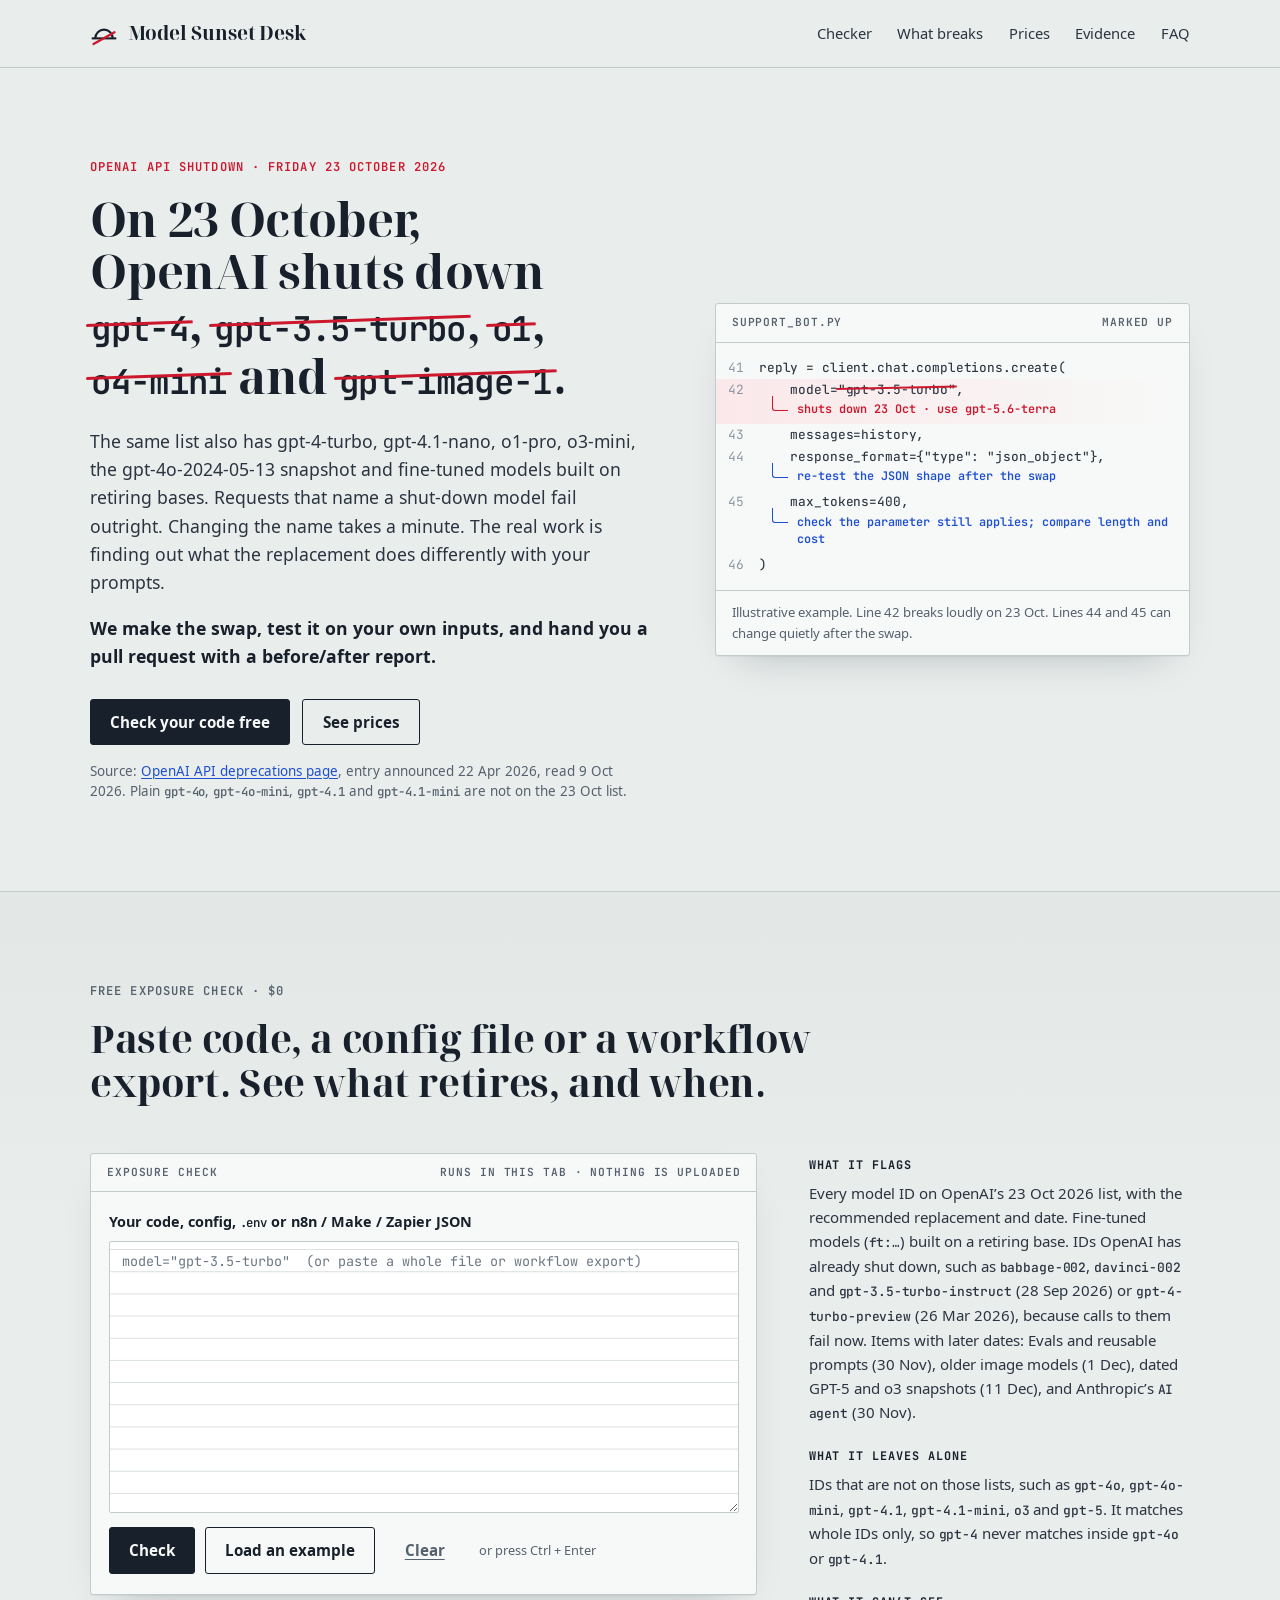
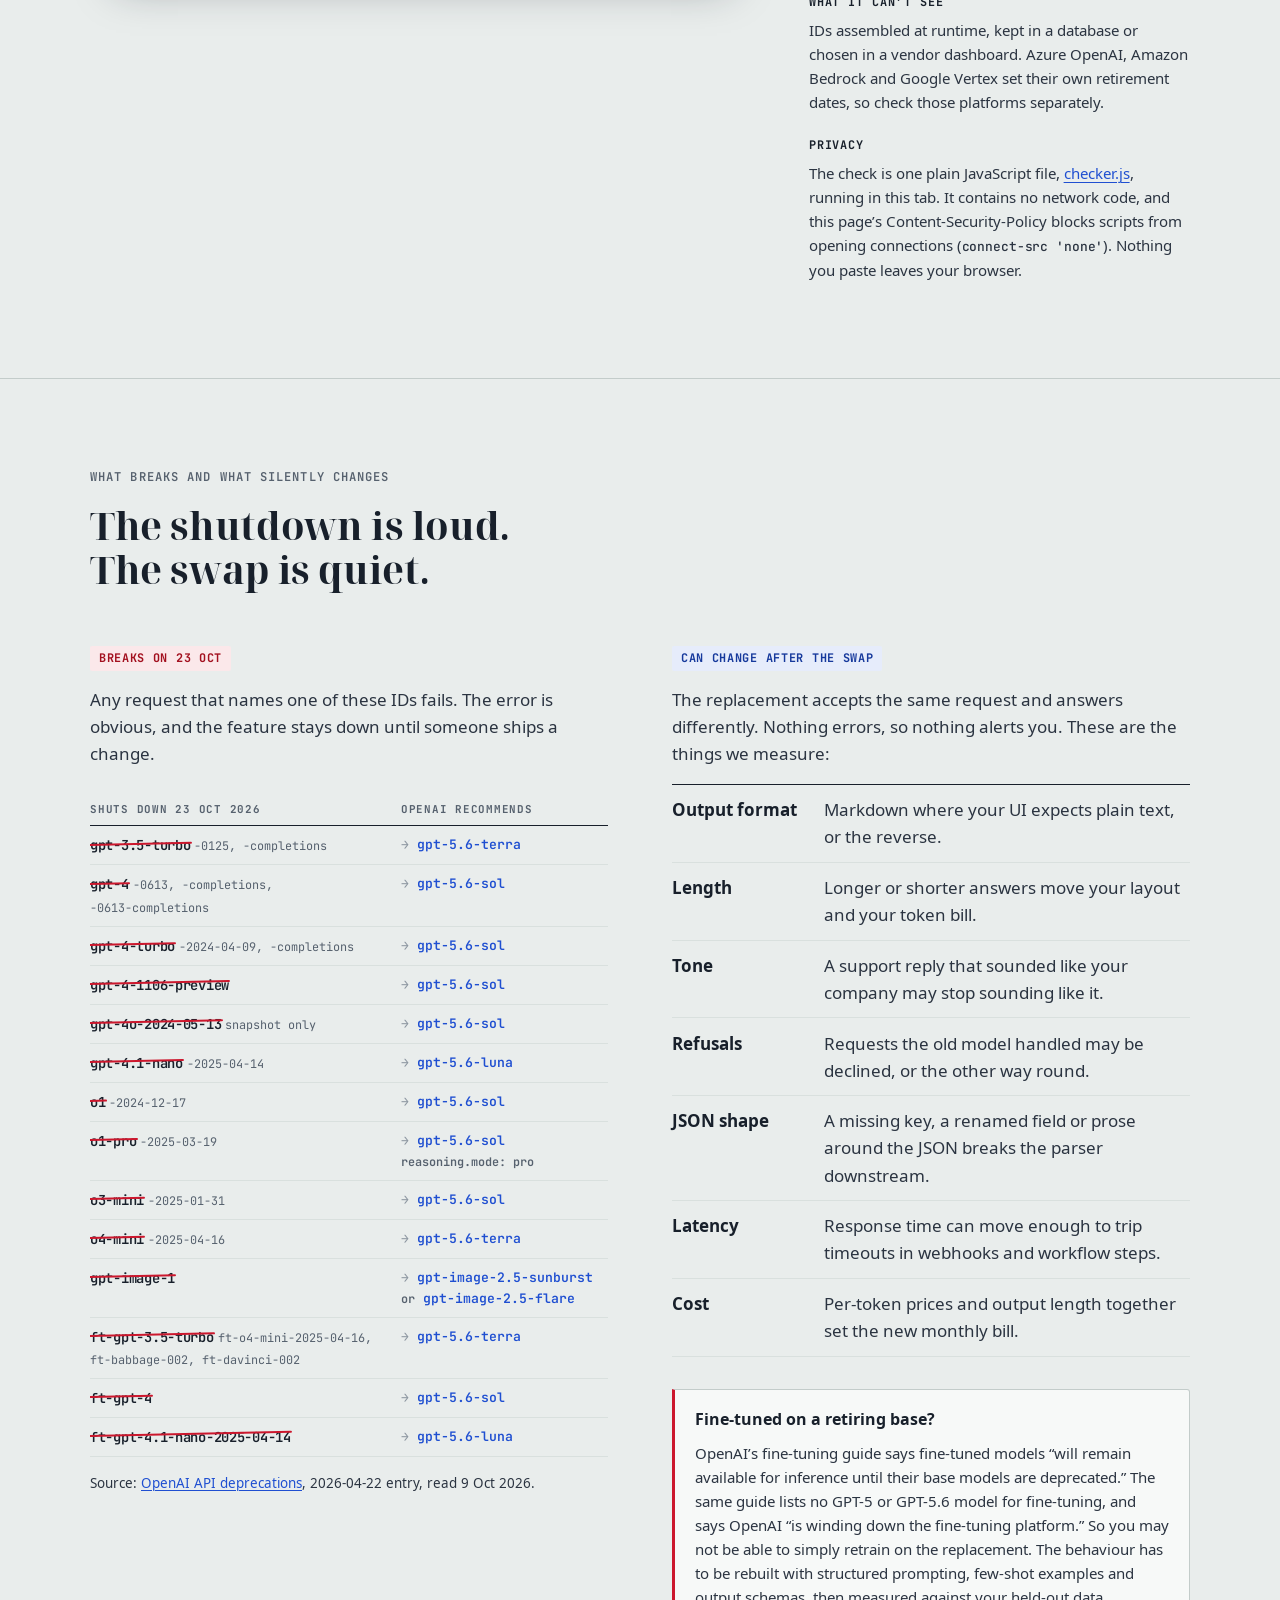
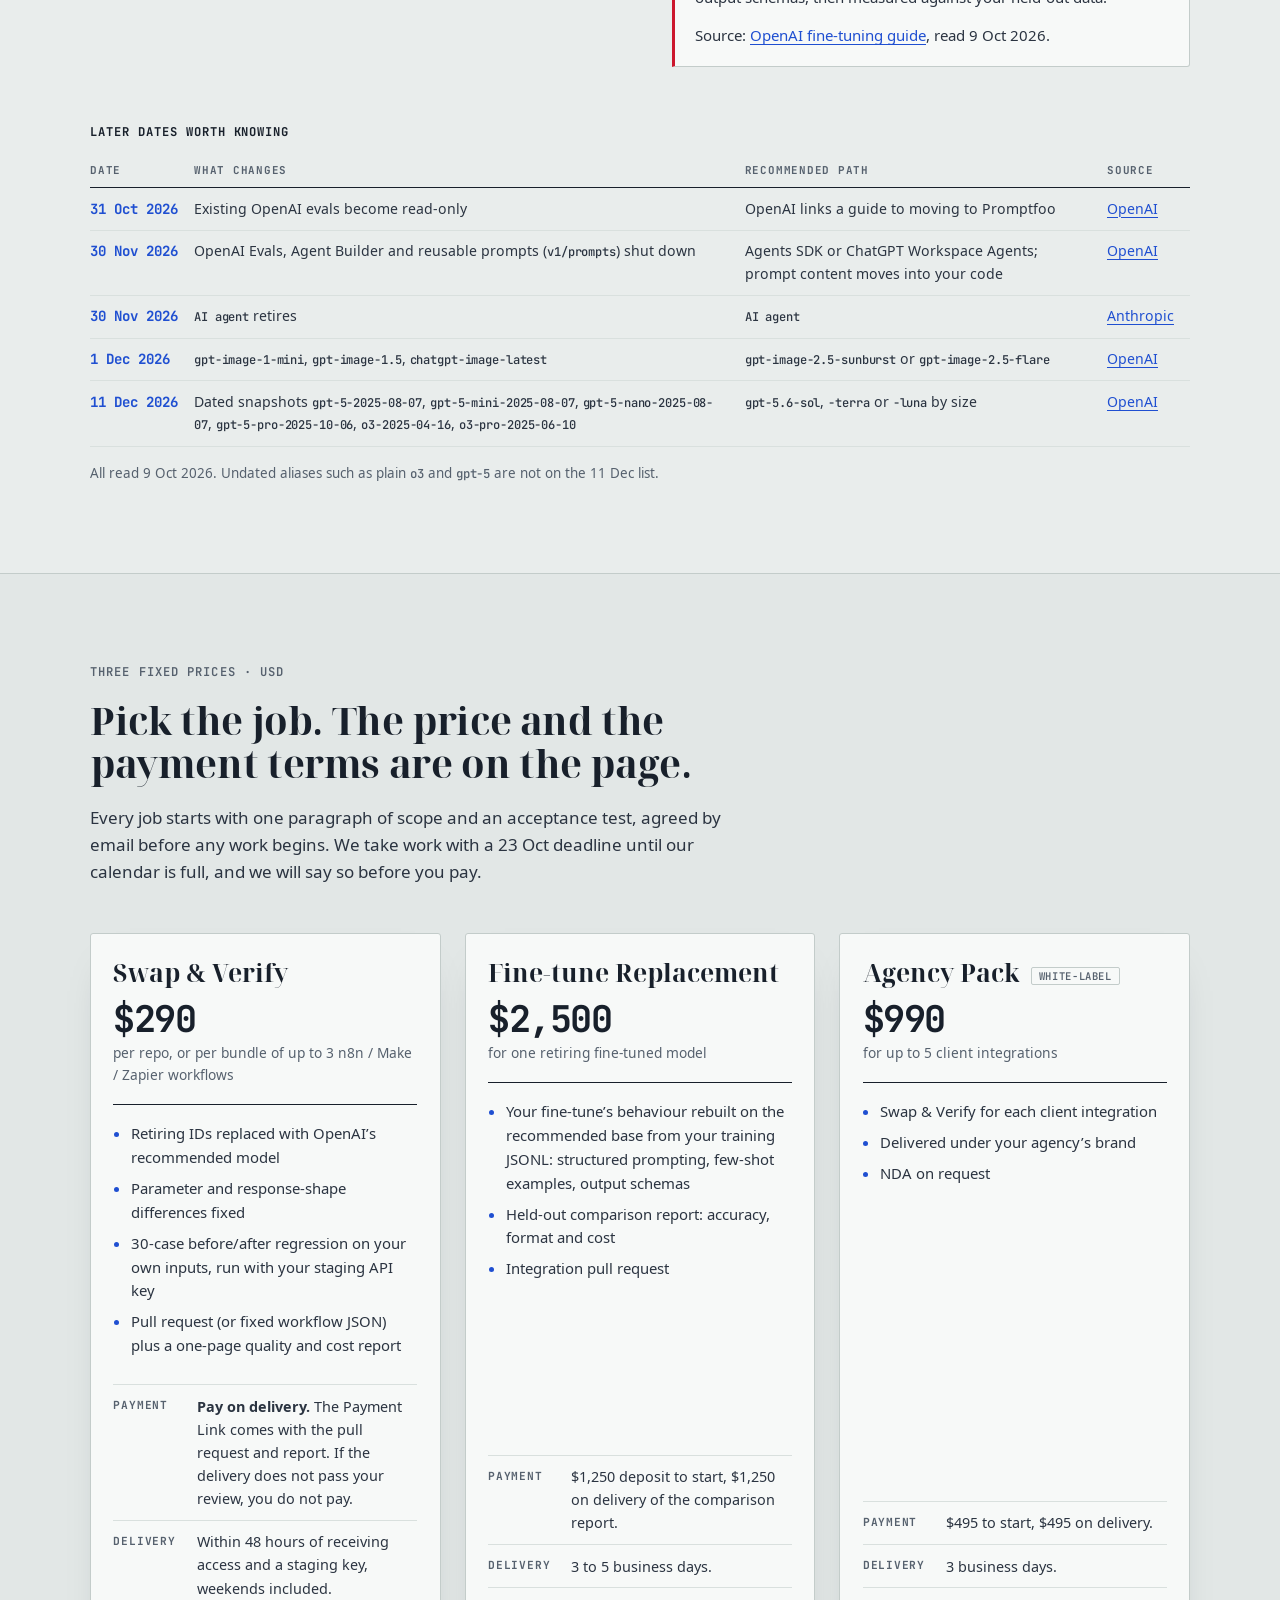
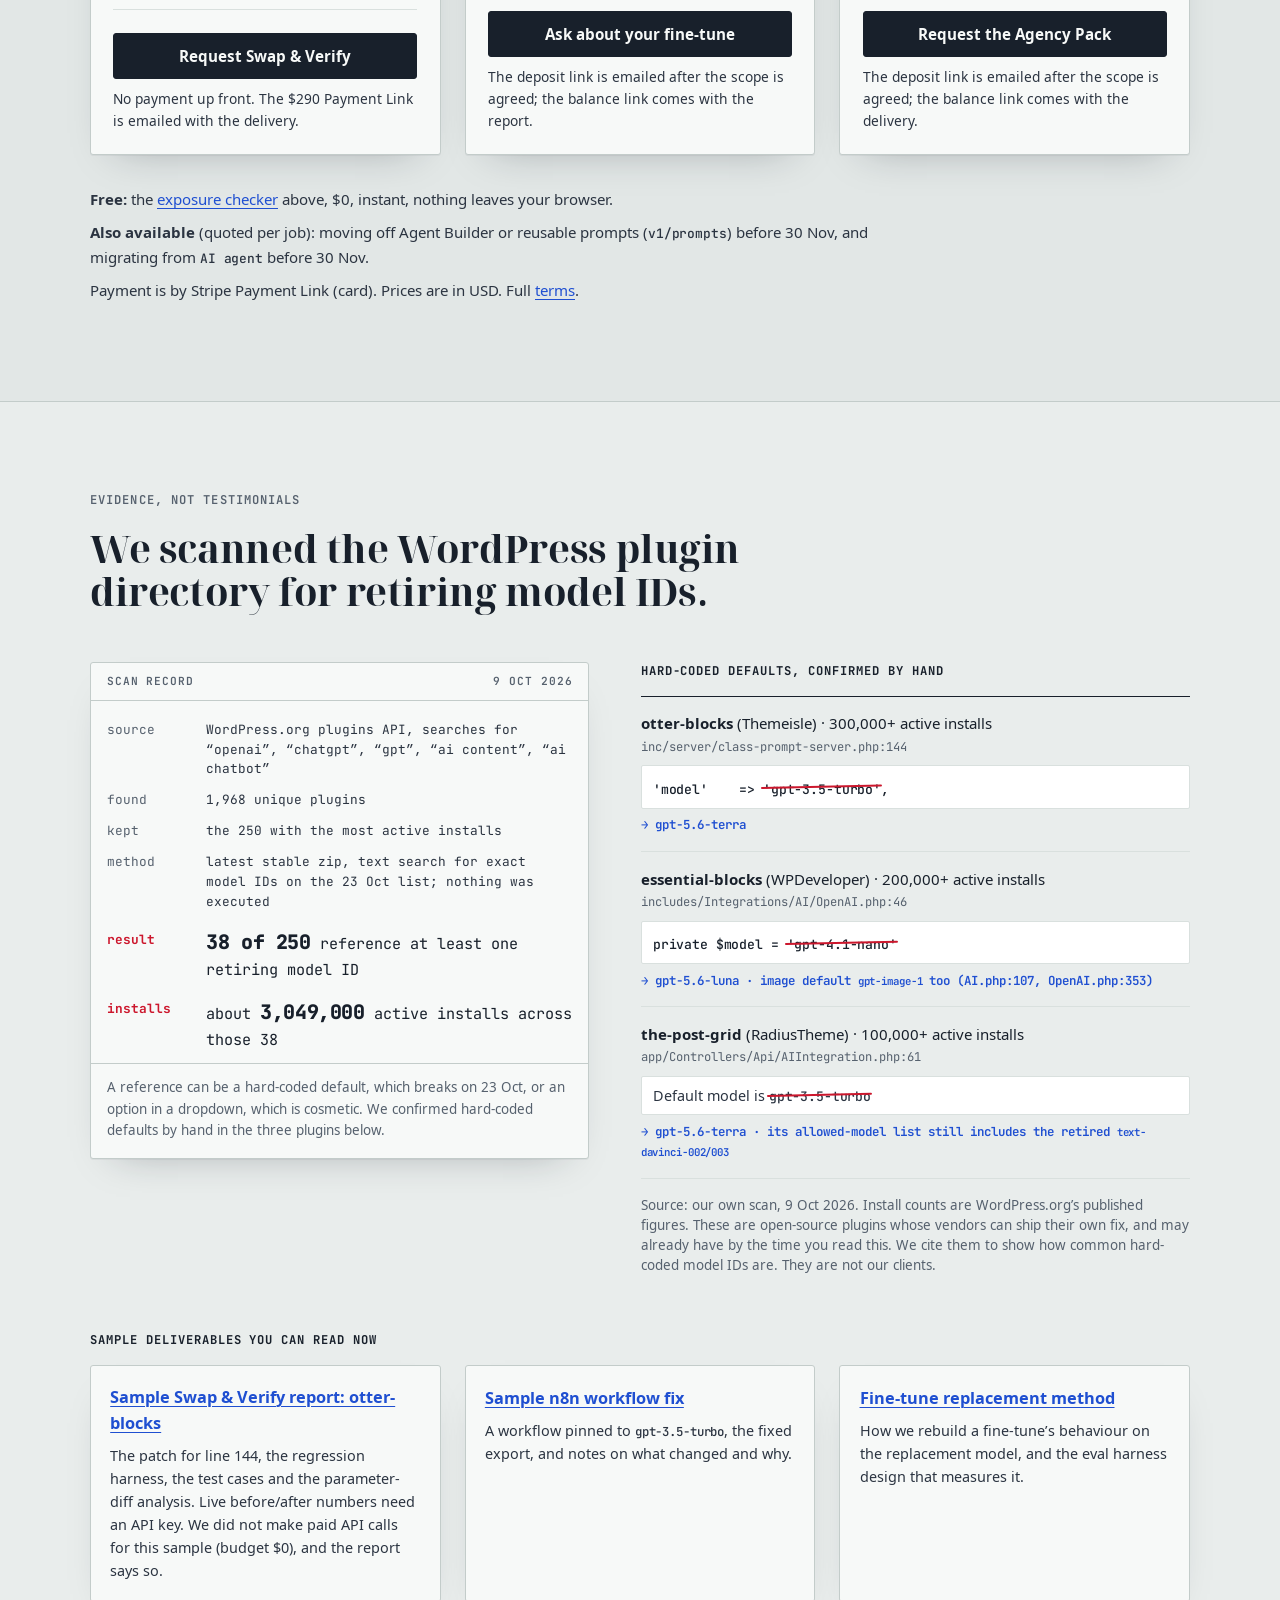
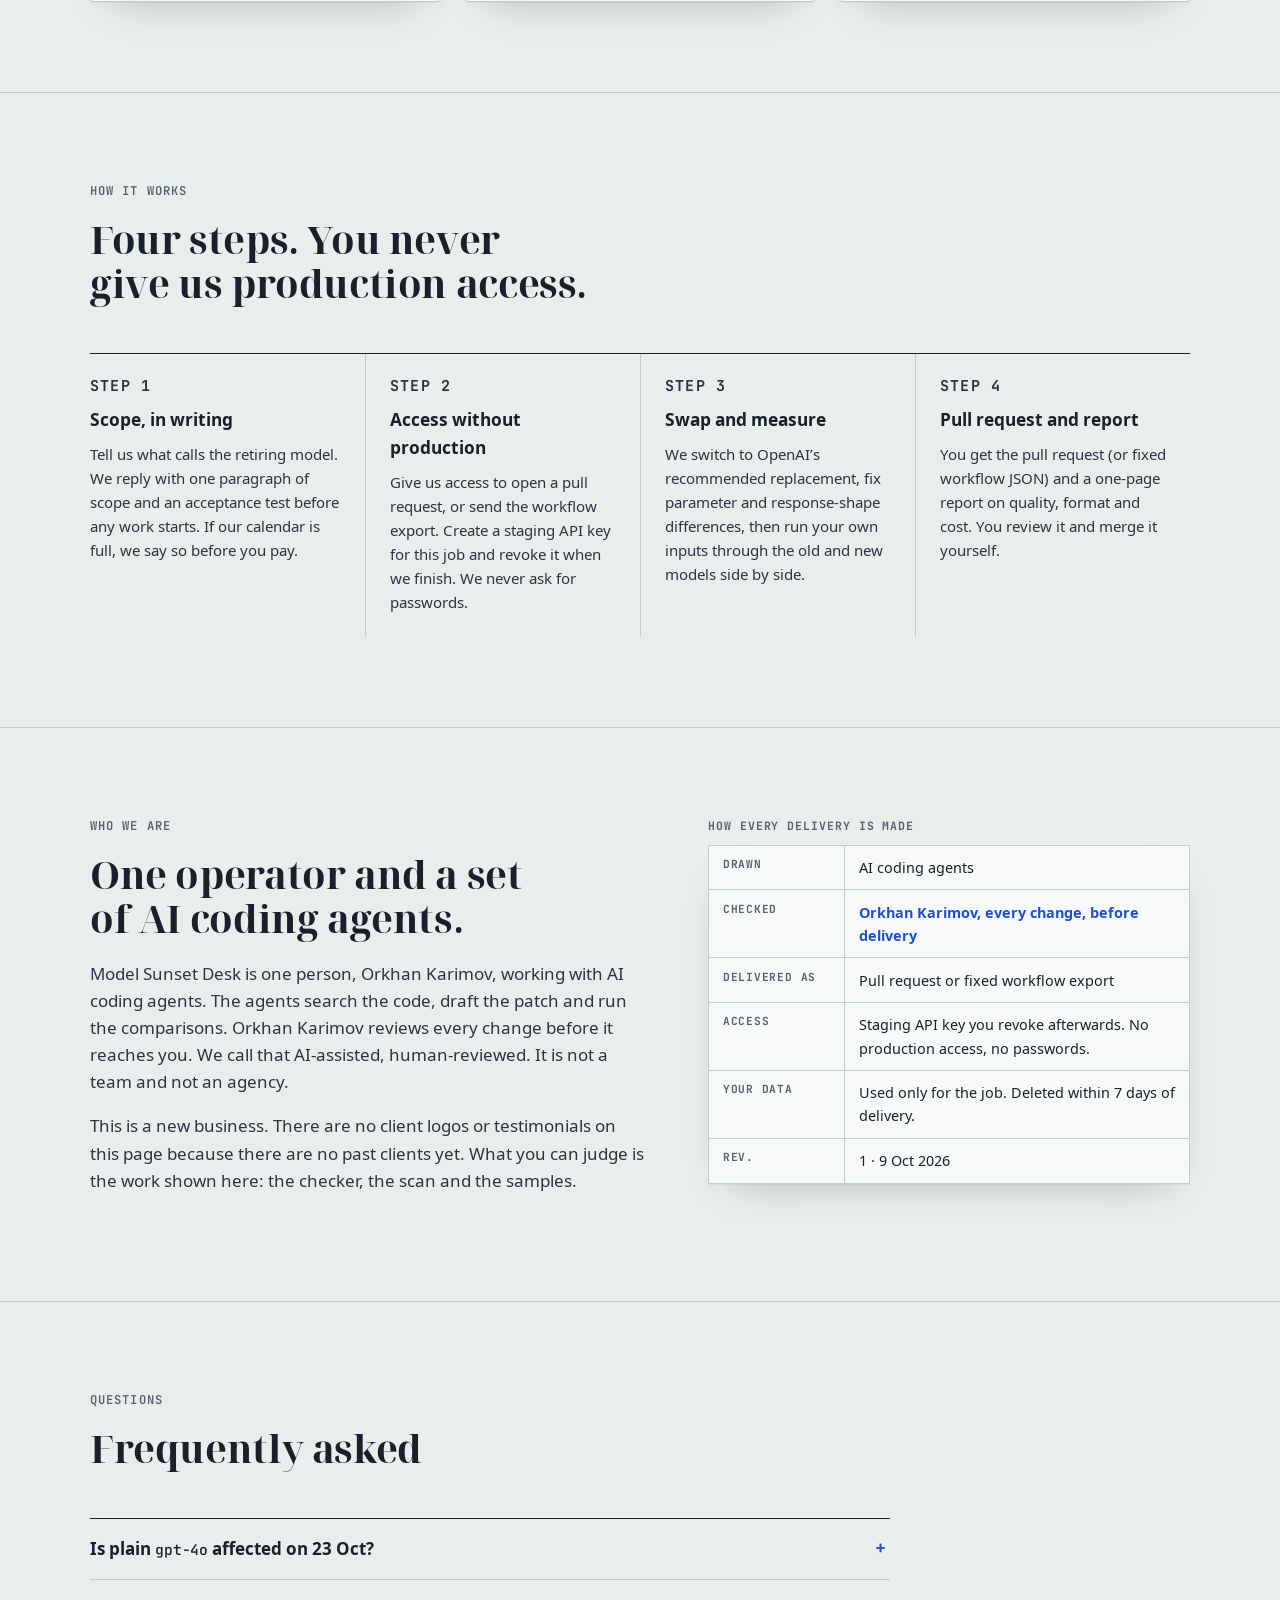
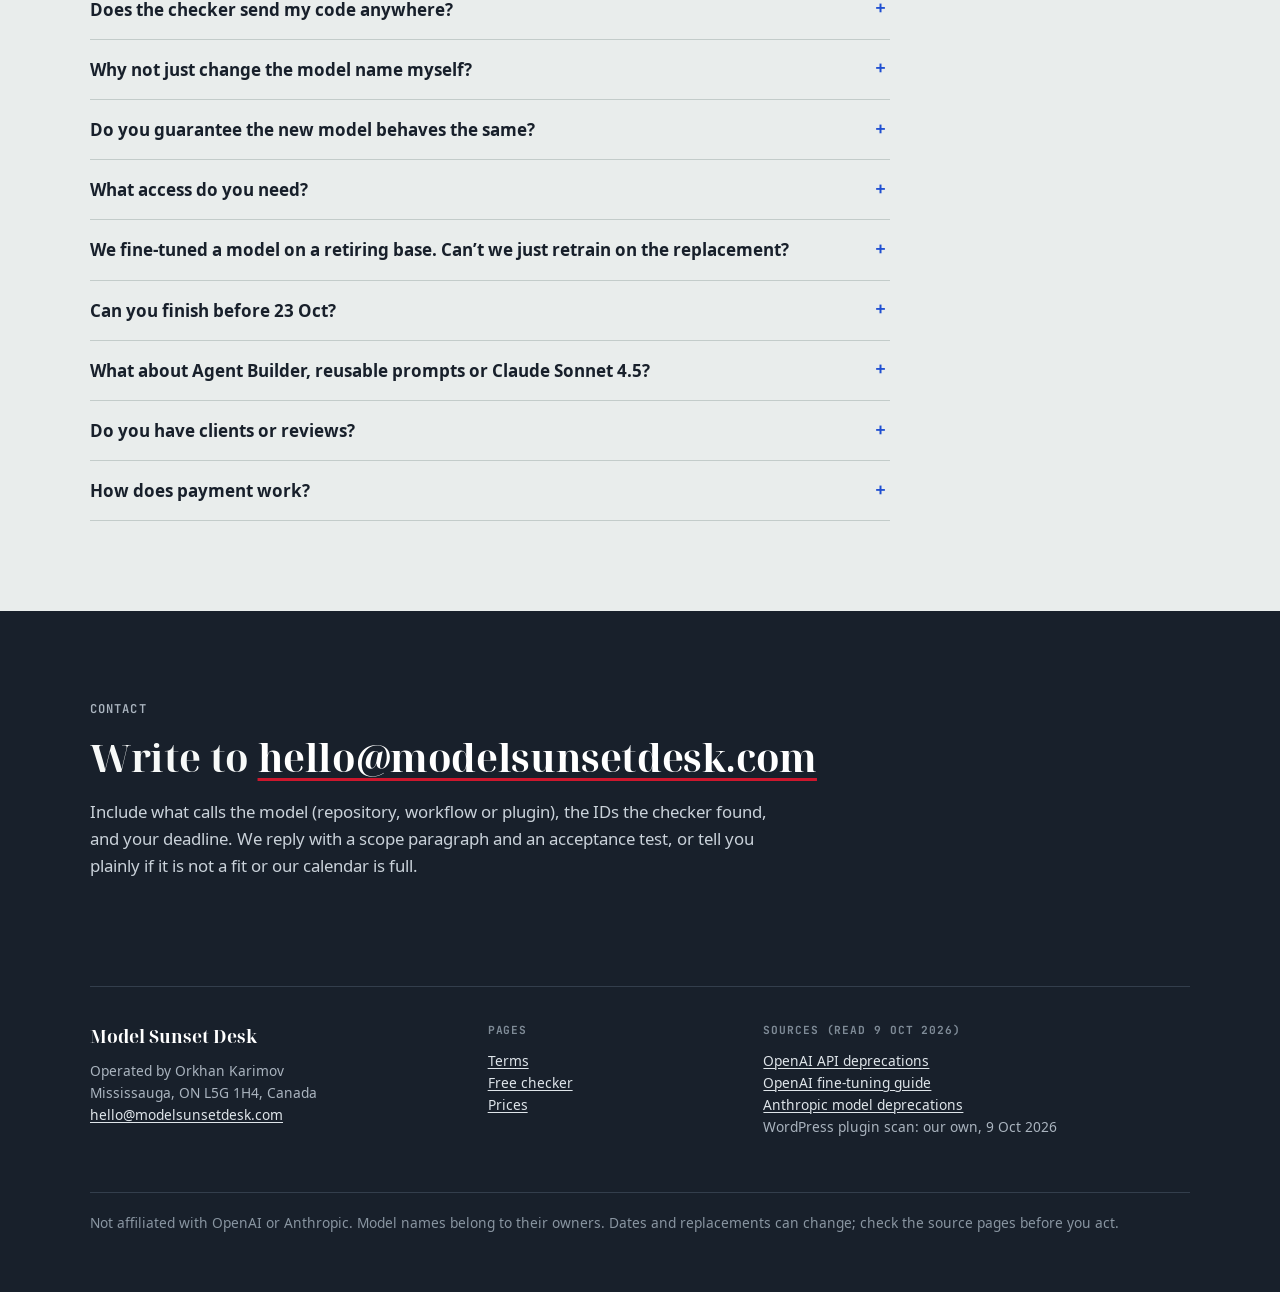
==== commit 53ead7fc: "Serve n8n and fine-tune samples as HTML pages Co-Authored-By: Claude Opus 5.5 <noreply@anthropic.com" ====
--- a/index.html
+++ b/index.html
@@ -97,7 +97,7 @@
 
       <aside class="checker__aside" aria-label="How the checker works">
         <h3>What it flags</h3>
-        <p>Every model ID on OpenAI&rsquo;s 23 Oct 2026 list, with the recommended replacement and date. Fine-tuned models (<code>ft:&hellip;</code>) built on a retiring base. IDs OpenAI has already shut down, such as <code>babbage-002</code>, <code>davinci-002</code> and <code>gpt-3.5-turbo-instruct</code> (28 Sep 2026) or <code>gpt-4-turbo-preview</code> (26 Mar 2026), because calls to them fail now. Items with later dates: Evals and reusable prompts (30 Nov), older image models (1 Dec), dated GPT-5 and o3 snapshots (11 Dec), and Anthropic&rsquo;s <code>claude-sonnet-4-5-20250929</code> (30 Nov).</p>
+        <p>Every model ID on OpenAI&rsquo;s 23 Oct 2026 list, with the recommended replacement and date. Fine-tuned models (<code>ft:&hellip;</code>) built on a retiring base. IDs OpenAI has already shut down, such as <code>babbage-002</code>, <code>davinci-002</code> and <code>gpt-3.5-turbo-instruct</code> (28 Sep 2026) or <code>gpt-4-turbo-preview</code> (26 Mar 2026), because calls to them fail now. Items with later dates: Evals and reusable prompts (30 Nov), older image models (1 Dec), dated GPT-5 and o3 snapshots (11 Dec), and Anthropic&rsquo;s <code>AI agent</code> (30 Nov).</p>
         <h3>What it leaves alone</h3>
         <p>IDs that are not on those lists, such as <code>gpt-4o</code>, <code>gpt-4o-mini</code>, <code>gpt-4.1</code>, <code>gpt-4.1-mini</code>, <code>o3</code> and <code>gpt-5</code>. It matches whole IDs only, so <code>gpt-4</code> never matches inside <code>gpt-4o</code> or <code>gpt-4.1</code>.</p>
         <h3>What it can&rsquo;t see</h3>
@@ -175,7 +175,7 @@
           <tbody>
             <tr><td class="date">31 Oct 2026</td><td>Existing OpenAI evals become read-only</td><td>OpenAI links a guide to moving to Promptfoo</td><td><a href="https://developers.openai.com/api/docs/deprecations">OpenAI</a></td></tr>
             <tr><td class="date">30 Nov 2026</td><td>OpenAI Evals, Agent Builder and reusable prompts (<code>v1/prompts</code>) shut down</td><td>Agents SDK or ChatGPT Workspace Agents; prompt content moves into your code</td><td><a href="https://developers.openai.com/api/docs/deprecations">OpenAI</a></td></tr>
-            <tr><td class="date">30 Nov 2026</td><td><code>claude-sonnet-4-5-20250929</code> retires</td><td><code>claude-sonnet-5-5</code></td><td><a href="https://platform.claude.com/docs/en/about-claude/model-deprecations">Anthropic</a></td></tr>
+            <tr><td class="date">30 Nov 2026</td><td><code>AI agent</code> retires</td><td><code>AI agent</code></td><td><a href="https://platform.claude.com/docs/en/about-claude/model-deprecations">Anthropic</a></td></tr>
             <tr><td class="date">1 Dec 2026</td><td><code>gpt-image-1-mini</code>, <code>gpt-image-1.5</code>, <code>chatgpt-image-latest</code></td><td><code>gpt-image-2.5-sunburst</code> or <code>gpt-image-2.5-flare</code></td><td><a href="https://developers.openai.com/api/docs/deprecations">OpenAI</a></td></tr>
             <tr><td class="date">11 Dec 2026</td><td>Dated snapshots <code>gpt-5-2025-08-07</code>, <code>gpt-5-mini-2025-08-07</code>, <code>gpt-5-nano-2025-08-07</code>, <code>gpt-5-pro-2025-10-06</code>, <code>o3-2025-04-16</code>, <code>o3-pro-2025-06-10</code></td><td><code>gpt-5.6-sol</code>, <code>-terra</code> or <code>-luna</code> by size</td><td><a href="https://developers.openai.com/api/docs/deprecations">OpenAI</a></td></tr>
           </tbody>
@@ -259,7 +259,7 @@
 
     <div class="offers__foot">
       <p><strong>Free:</strong> the <a href="#check">exposure checker</a> above, $0, instant, nothing leaves your browser.</p>
-      <p><strong>Also available</strong> (quoted per job): moving off Agent Builder or reusable prompts (<code>v1/prompts</code>) before 30 Nov, and migrating from <code>claude-sonnet-4-5</code> before 30 Nov.</p>
+      <p><strong>Also available</strong> (quoted per job): moving off Agent Builder or reusable prompts (<code>v1/prompts</code>) before 30 Nov, and migrating from <code>AI agent</code> before 30 Nov.</p>
       <p>Payment is by Stripe Payment Link (card). Prices are in USD. Full <a href="terms.html">terms</a>.</p>
     </div>
   </div>
@@ -320,11 +320,11 @@
           <p>The patch for line 144, the regression harness, the test cases and the parameter-diff analysis. Live before/after numbers need an API key. We did not make paid API calls for this sample (budget $0), and the report says so.</p>
         </li>
         <li class="sheet sample">
-          <a class="sample__link" href="samples/n8n/README.md">Sample n8n workflow fix</a>
+          <a class="sample__link" href="samples/n8n/README.html">Sample n8n workflow fix</a>
           <p>A workflow pinned to <code>gpt-3.5-turbo</code>, the fixed export, and notes on what changed and why.</p>
         </li>
         <li class="sheet sample">
-          <a class="sample__link" href="samples/fine-tune/method.md">Fine-tune replacement method</a>
+          <a class="sample__link" href="samples/fine-tune/method.html">Fine-tune replacement method</a>
           <p>How we rebuild a fine-tune&rsquo;s behaviour on the replacement model, and the eval harness design that measures it.</p>
         </li>
       </ul>
@@ -422,7 +422,7 @@
       </details>
       <details>
         <summary>What about Agent Builder, reusable prompts or Claude Sonnet 4.5?</summary>
-        <p>Those have later dates (30 Nov 2026). We can quote a move off Agent Builder or <code>v1/prompts</code>, or a migration from <code>claude-sonnet-4-5</code>, separately. They are not part of the fixed prices above.</p>
+        <p>Those have later dates (30 Nov 2026). We can quote a move off Agent Builder or <code>v1/prompts</code>, or a migration from <code>AI agent</code>, separately. They are not part of the fixed prices above.</p>
       </details>
       <details>
         <summary>Do you have clients or reviews?</summary>
